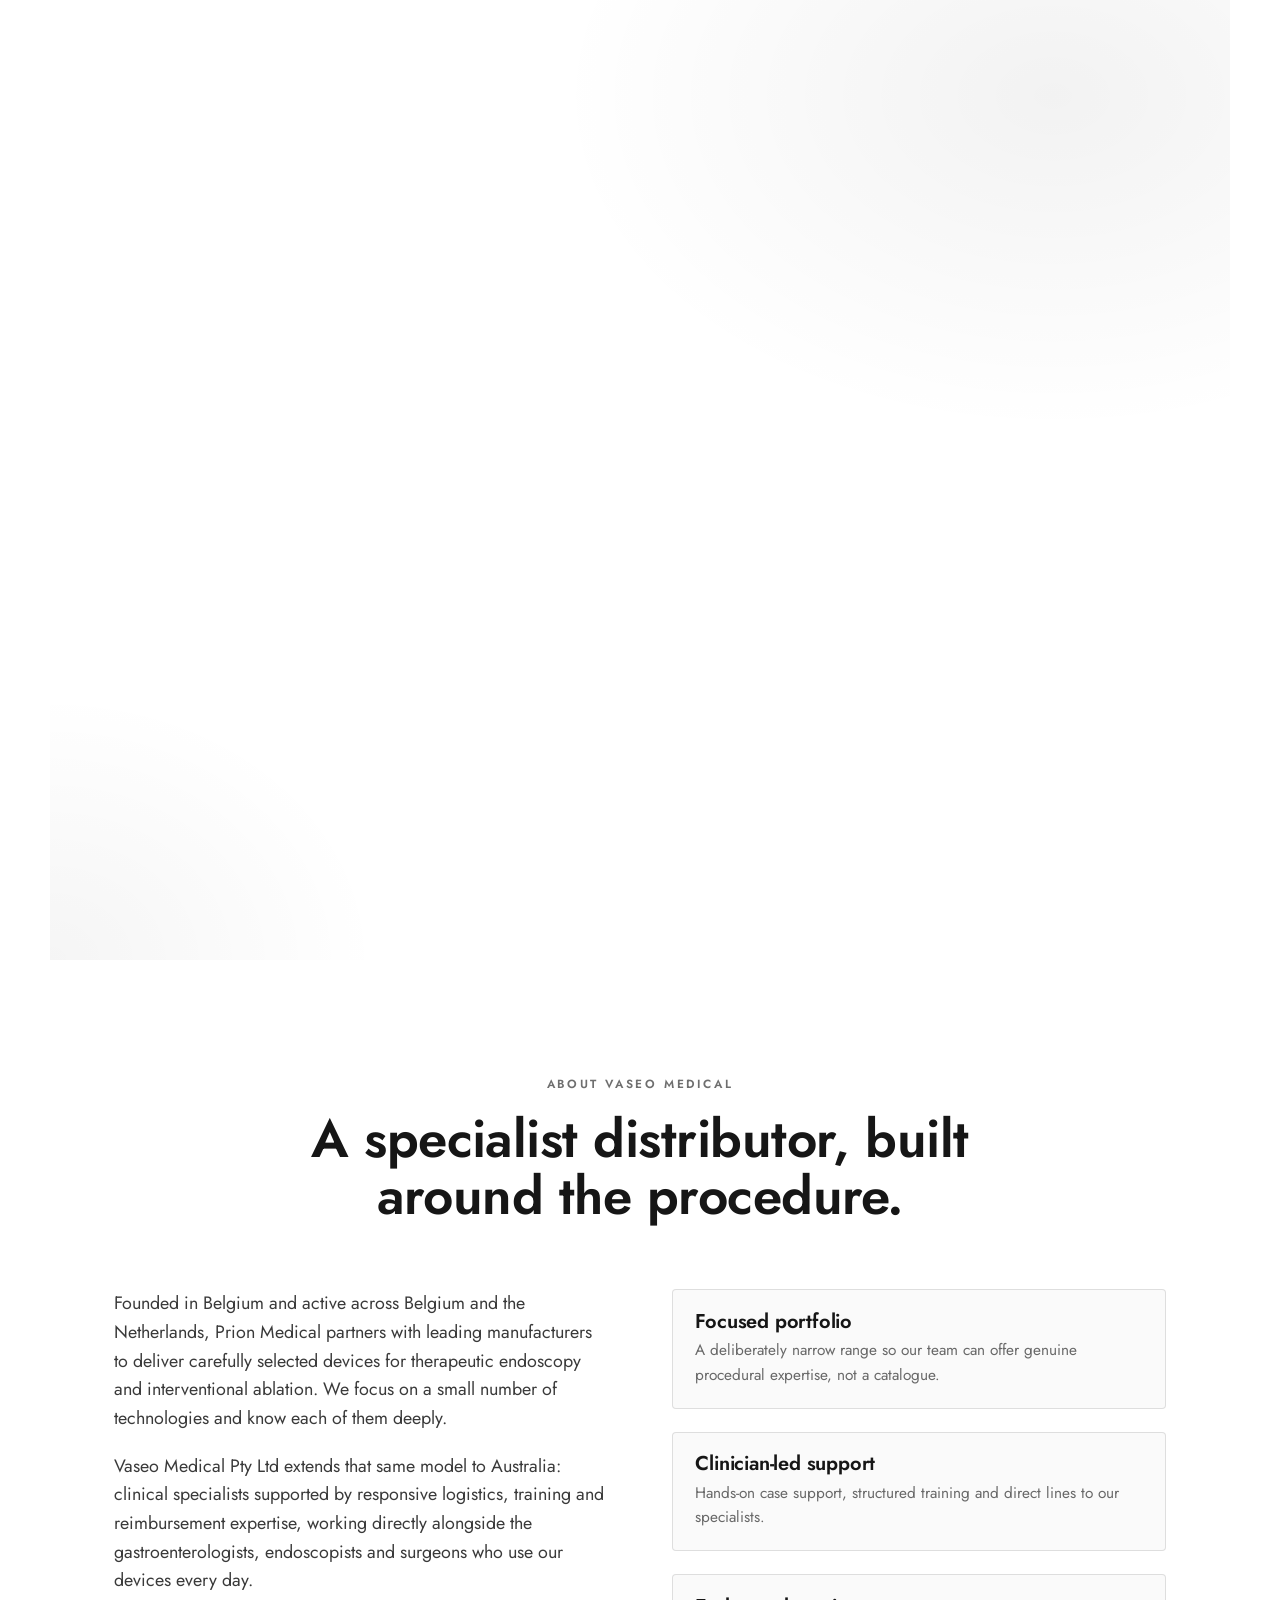
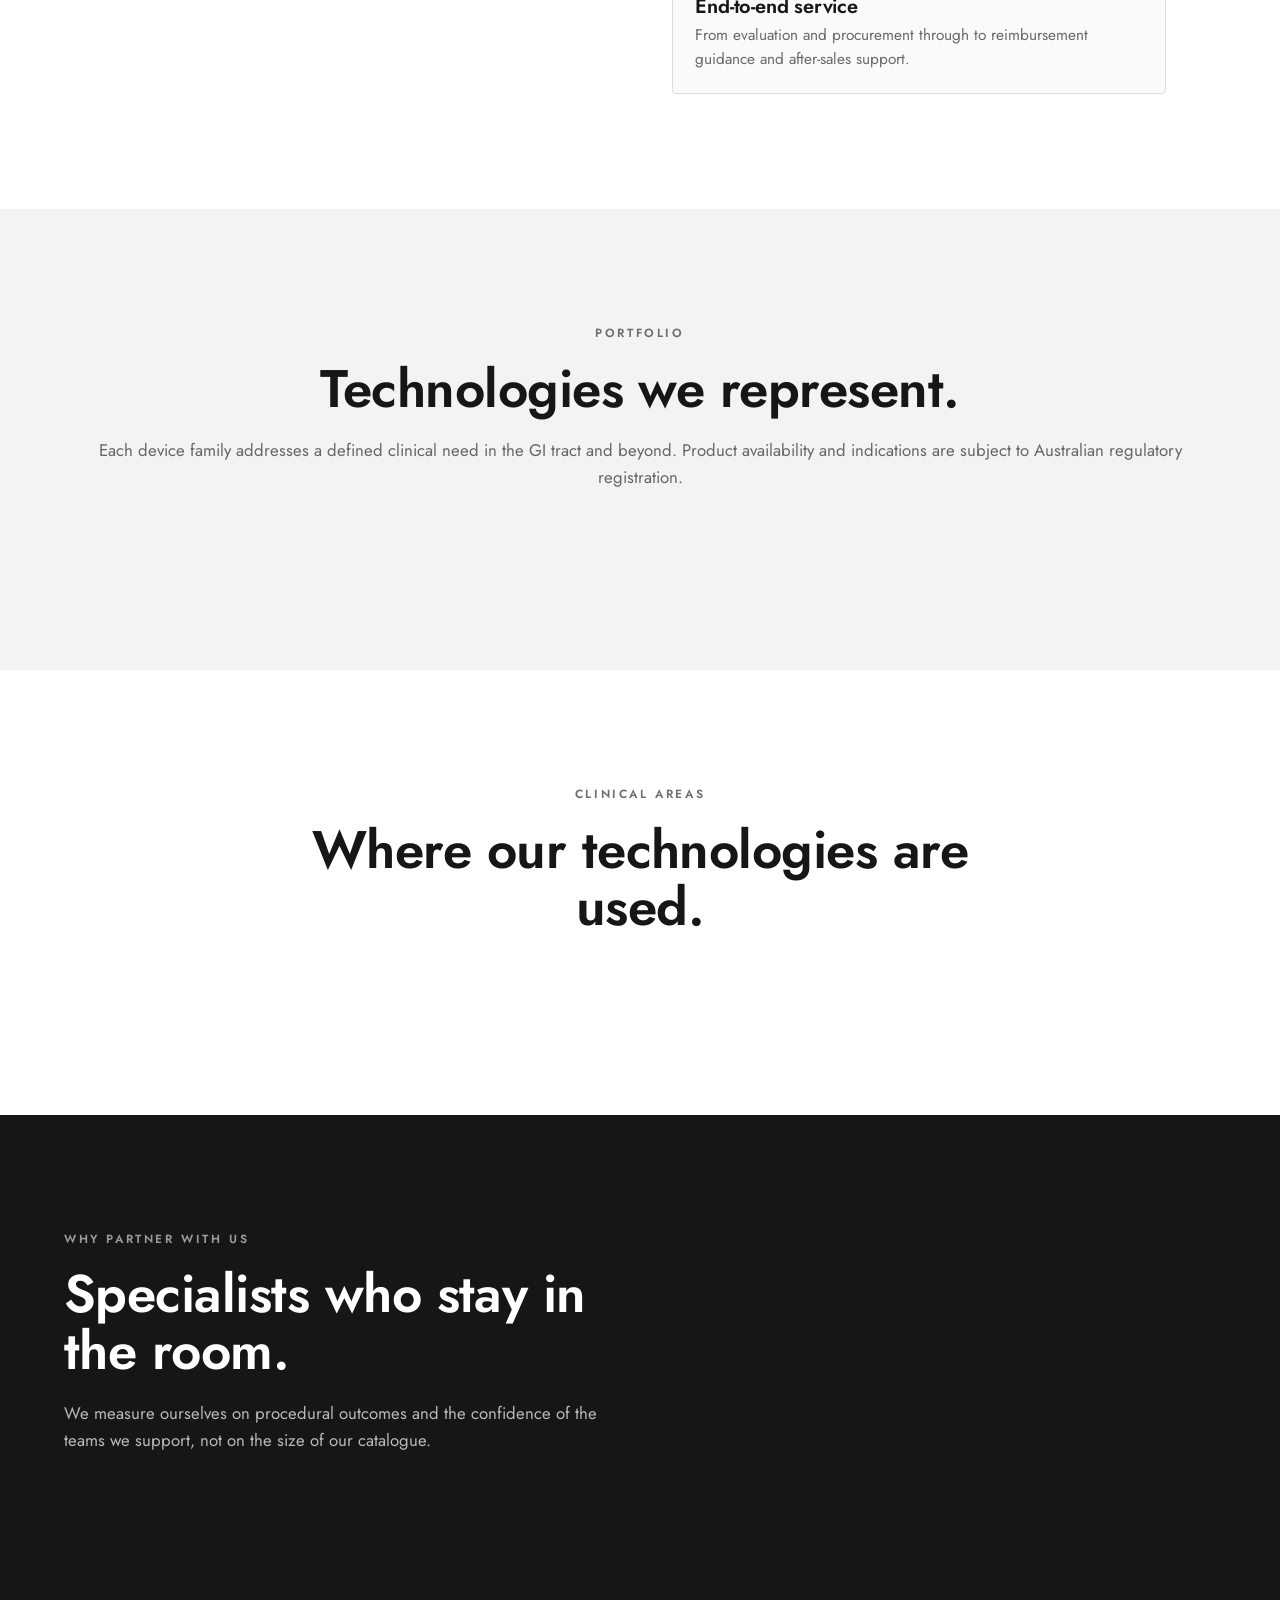
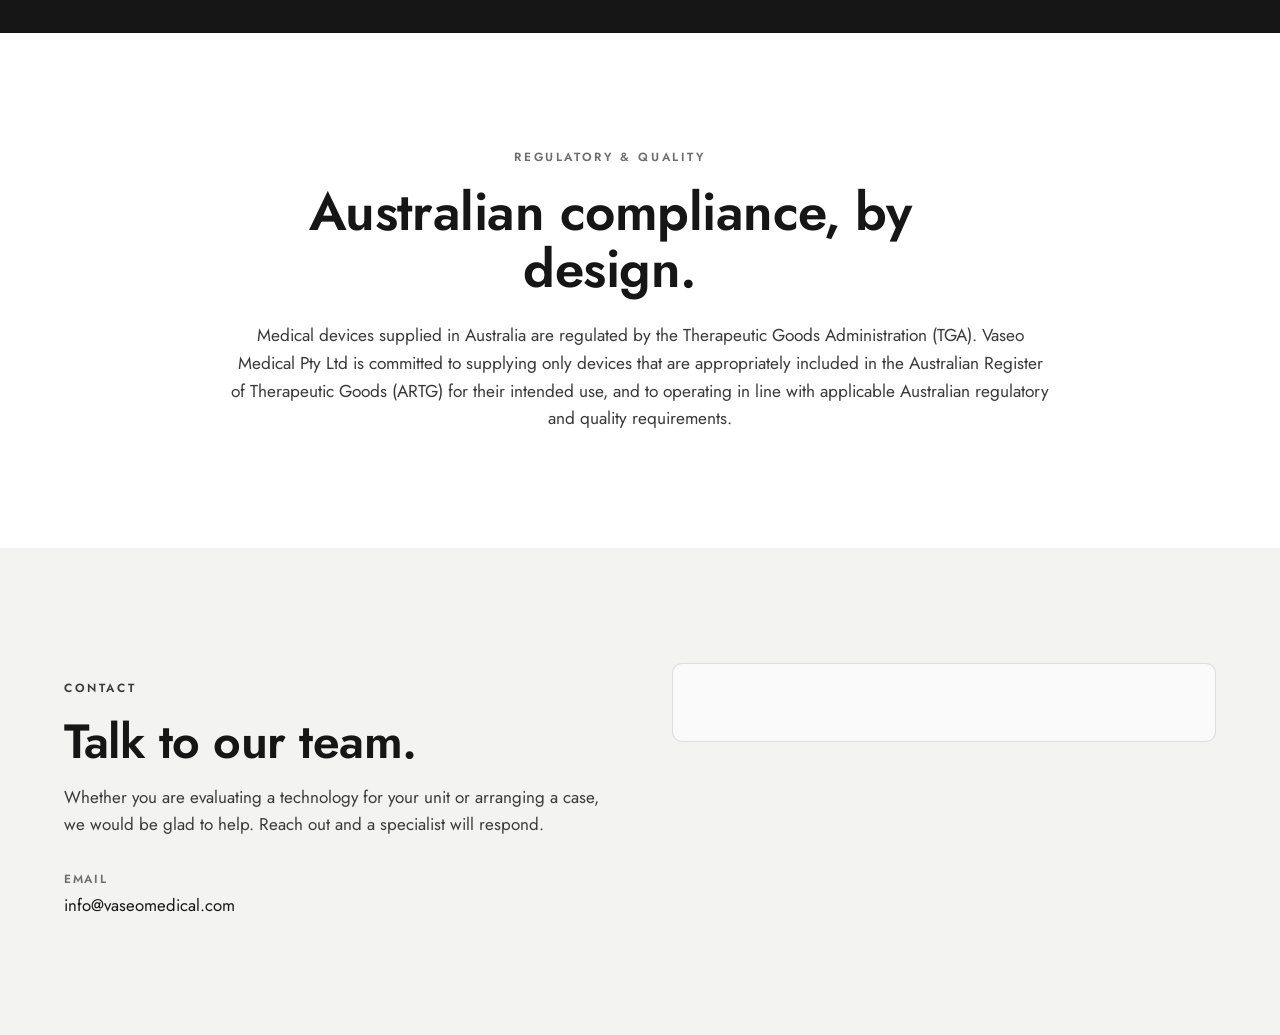
==== index.html @ b2769141 "Add an intro veil that plays once per browser session On the first view of a session the Vaseo mark " ====
<!DOCTYPE html>
<html lang="en-AU">
<head>
  <meta charset="UTF-8" />
  <meta name="viewport" content="width=device-width, initial-scale=1.0" />
  <title>Vaseo Medical — Advanced Endoscopy &amp; Ablation Technologies</title>
  <meta name="description" content="Vaseo Medical Pty Ltd brings innovative, non- and minimally-invasive technologies &mdash; radiofrequency ablation and AI-assisted endoscopy &mdash; to Australian clinicians and hospitals." />
  <link rel="canonical" href="https://vaseomedical.com/" />
  <link rel="icon" href="favicon.svg" type="image/svg+xml" />

  <meta property="og:type" content="website" />
  <meta property="og:site_name" content="Vaseo Medical" />
  <meta property="og:url" content="https://vaseomedical.com/" />
  <meta property="og:title" content="Vaseo Medical — Advanced Endoscopy &amp; Ablation Technologies" />
  <meta property="og:description" content="Vaseo Medical Pty Ltd brings radiofrequency ablation and AI-assisted endoscopy to Australian clinicians and hospitals." />
  <meta property="og:image" content="https://vaseomedical.com/og-image.png" />
  <meta property="og:image:width" content="1200" />
  <meta property="og:image:height" content="630" />
  <meta name="twitter:card" content="summary_large_image" />

  <link rel="preconnect" href="https://fonts.googleapis.com" />
  <link rel="preconnect" href="https://fonts.gstatic.com" crossorigin />
  <link href="https://fonts.googleapis.com/css2?family=Jost:wght@400;500;600;700&display=swap" rel="stylesheet" />
  <link rel="stylesheet" href="styles.css" />

  <!-- The intro veil plays once per browser session. Deciding that here, before
       the first paint, keeps a repeat view from flashing the mark again. -->
  <script>
    try {
      if (sessionStorage.getItem("vaseo-intro")) document.documentElement.classList.add("intro-done");
      else sessionStorage.setItem("vaseo-intro", "1");
    } catch (e) { /* storage blocked (private mode): just play it */ }
  </script>
</head>
<body>

  <a class="skip-link" href="#main">Skip to content</a>

  <!-- ===== INTRO VEIL ===== -->
  <!-- Written here rather than in a component so it paints with the first
       frame; behaviour and the once-per-session guard live in styles.css
       and the inline script above. -->
  <div class="intro" aria-hidden="true">
    <img class="intro__mark" src="favicon.svg" alt="" />
  </div>

  <!-- ===== NAV (component) ===== -->
  <site-header></site-header>

  <main id="main" tabindex="-1">

  <!-- ===== HERO ===== -->
  <section class="hero">
    <div class="hero__grid">
      <div class="hero__copy">
        <p class="eyebrow reveal">Ablation &middot; AI Endoscopy &middot; Innovation</p>
        <h1 class="reveal">Proven European technologies, now for Australian clinicians.</h1>
        <p class="hero__lead reveal">Vaseo Medical is the Australian arm of Prion Medical, a specialist distributor of innovative, non- and minimally-invasive technologies, from radiofrequency ablation to AI-assisted endoscopy. We are bringing that portfolio to hospitals and specialists across Australia.</p>
        <div class="hero__cta reveal">
          <a href="#portfolio" class="btn btn--solid">Explore the portfolio</a>
          <a href="#contact" class="btn btn--ghost">Request information</a>
        </div>
        <dl class="hero__stats reveal">
          <div><dt>3</dt><dd>Device families</dd></div>
          <div><dt>2</dt><dd>European markets served</dd></div>
          <div><dt>AU</dt><dd>Now expanding</dd></div>
        </dl>
      </div>

      <div class="hero__panel reveal" aria-hidden="true">
        <div class="hero__panel-inner">
          <span class="hero__tag">Clinical focus</span>
          <ul class="hero__list">
            <li><span>01</span> Radiofrequency ablation</li>
            <li><span>02</span> AI-assisted endoscopy</li>
            <li><span>03</span> In-house innovation</li>
          </ul>
          <div class="hero__pulse"><span></span><span></span><span></span></div>
        </div>
      </div>
    </div>
    <div class="hero__bg" aria-hidden="true"></div>
  </section>

  <!-- ===== MARQUEE (component) ===== -->
  <site-marquee></site-marquee>

  <!-- ===== ABOUT ===== -->
  <section class="section about" id="about">
    <div class="section__head">
      <p class="eyebrow">About Vaseo Medical</p>
      <h2>A specialist distributor, built around the procedure.</h2>
    </div>
    <div class="about__grid">
      <div class="about__lead">
        <p>Founded in Belgium and active across Belgium and the Netherlands, Prion Medical partners with leading manufacturers to deliver carefully selected devices for therapeutic endoscopy and interventional ablation. We focus on a small number of technologies and know each of them deeply.</p>
        <p>Vaseo Medical Pty Ltd extends that same model to Australia: clinical specialists supported by responsive logistics, training and reimbursement expertise, working directly alongside the gastroenterologists, endoscopists and surgeons who use our devices every day.</p>
      </div>
      <ul class="about__values">
        <li>
          <h3>Focused portfolio</h3>
          <p>A deliberately narrow range so our team can offer genuine procedural expertise, not a catalogue.</p>
        </li>
        <li>
          <h3>Clinician-led support</h3>
          <p>Hands-on case support, structured training and direct lines to our specialists.</p>
        </li>
        <li>
          <h3>End-to-end service</h3>
          <p>From evaluation and procurement through to reimbursement guidance and after-sales support.</p>
        </li>
      </ul>
    </div>
  </section>

  <!-- ===== PORTFOLIO ===== -->
  <section class="section portfolio" id="portfolio">
    <div class="section__head">
      <p class="eyebrow">Portfolio</p>
      <h2>Technologies we represent.</h2>
      <p class="section__sub">Each device family addresses a defined clinical need in the GI tract and beyond. Product availability and indications are subject to Australian regulatory registration.</p>
    </div>
    <!-- cards + footnote rendered by the component -->
    <portfolio-grid></portfolio-grid>
  </section>

  <!-- ===== CLINICAL AREAS ===== -->
  <section class="section clinical" id="clinical">
    <div class="section__head">
      <p class="eyebrow">Clinical areas</p>
      <h2>Where our technologies are used.</h2>
    </div>
    <!-- lettered rows rendered by the component -->
    <clinical-list></clinical-list>
  </section>

  <!-- ===== WHY PARTNER ===== -->
  <section class="section partner" id="partner">
    <div class="partner__grid">
      <div class="section__head section__head--left">
        <p class="eyebrow">Why partner with us</p>
        <h2>Specialists who stay in the room.</h2>
        <p class="section__sub">We measure ourselves on procedural outcomes and the confidence of the teams we support, not on the size of our catalogue.</p>
      </div>
      <!-- bullet list rendered by the component -->
      <partner-list></partner-list>
    </div>
  </section>

  <!-- ===== COMPLIANCE ===== -->
  <section class="section compliance" id="compliance">
    <div class="compliance__inner">
      <div class="section__head section__head--left">
        <p class="eyebrow">Regulatory &amp; quality</p>
        <h2>Australian compliance, by design.</h2>
      </div>
      <p class="compliance__text">Medical devices supplied in Australia are regulated by the Therapeutic Goods Administration (TGA). Vaseo Medical Pty Ltd is committed to supplying only devices that are appropriately included in the Australian Register of Therapeutic Goods (ARTG) for their intended use, and to operating in line with applicable Australian regulatory and quality requirements.</p>
      <reimbursement-check></reimbursement-check>
      <!-- TODO: publish the ARTG sponsor details, ARTG entry numbers and quality
           certifications here. Kept out of the markup until the real values are
           available so visitors never see a placeholder.
      <p class="compliance__placeholder">ARTG sponsor: ... | ARTG entries: ...</p>
      -->
    </div>
  </section>

  <!-- ===== CONTACT ===== -->
  <section class="section contact" id="contact">
    <div class="contact__grid">
      <div class="contact__copy">
        <p class="eyebrow">Contact</p>
        <h2>Talk to our team.</h2>
        <p>Whether you are evaluating a technology for your unit or arranging a case, we would be glad to help. Reach out and a specialist will respond.</p>
        <div class="contact__details">
          <div><span>Email</span><a href="mailto:info@vaseomedical.com">info@vaseomedical.com</a></div>
          <!-- TODO: restore these two rows once the Australian number and office
               address are confirmed. A placeholder tel: link dials a dead number,
               so the rows stay out of the page until then.
          <div><span>Phone</span><a href="tel:+61...">+61 ...</a></div>
          <div><span>Office</span><p>...</p></div>
          -->
        </div>
        <!-- outline of Australia with the Vaseo mark on the Gold Coast -->
        <gold-coast-map></gold-coast-map>
      </div>

      <div class="contact__formwrap">
        <!-- form + validation handled by the component -->
        <contact-form></contact-form>
      </div>
    </div>
  </section>

  </main>

  <!-- ===== FOOTER (component) ===== -->
  <site-footer></site-footer>

  <script type="module" src="js/main.js"></script>
</body>
</html>
---- styles.css ----
/* =========================================================
   Vaseo Medical — styles.css
   Aesthetic: clean clinical-minimal
   Black · white · greyscale  ·  Jost (geometric sans)
   ---------------------------------------------------------
   Structure
     1. Design tokens          5. Sections
     2. Base / reset           6. Forms
     3. Components (custom el)  7. Footer
     4. Layout helpers         8. Motion & accessibility
   ========================================================= */

/* ----------------------------------------------------------
   1. Design tokens
   ---------------------------------------------------------- */
:root {
  /* Brand palette */
  --ink: #161616;          /* primary text + dark surfaces */
  --ink-soft: #3a3a3a;     /* secondary paragraph text */
  --accent: #161616;       /* strong accent (= ink) for buttons / marks */
  --accent-soft: #9a9a9a;  /* grey accent on dark backgrounds */

  /* Surfaces */
  --paper: #ffffff;        /* page background */
  --paper-2: #f3f3f1;      /* alternating section background */
  --card: #fafafa;         /* card / form surfaces */

  /* Greys & lines */
  --grey: #6e6e6e;         /* mid grey: eyebrows, labels */
  --grey-2: #c9c9c9;       /* light grey: oversized index numbers */
  --line: rgba(22, 22, 22, 0.12);
  --muted: rgba(22, 22, 22, 0.64);

  /* Typography */
  --display: "Jost", system-ui, -apple-system, "Segoe UI", sans-serif;
  --body: "Jost", system-ui, -apple-system, "Segoe UI", sans-serif;

  /* Layout scale */
  --maxw: 1180px;
  --pad: clamp(1.25rem, 5vw, 5rem);
  --radius: 4px;

  /* Elevation */
  --shadow-panel: 0 30px 60px -30px rgba(0, 0, 0, 0.5);
  --shadow-card: 0 24px 48px -28px rgba(0, 0, 0, 0.45);
}

/* ----------------------------------------------------------
   2. Base / reset
   ---------------------------------------------------------- */
* { box-sizing: border-box; margin: 0; padding: 0; }

html { scroll-behavior: smooth; -webkit-text-size-adjust: 100%; scroll-padding-top: 90px; }

body {
  font-family: var(--body);
  background: var(--paper);
  color: var(--ink);
  line-height: 1.6;
  font-size: 17px;
  -webkit-font-smoothing: antialiased;
  overflow-x: hidden;
}

h1, h2, h3, h4 { font-family: var(--display); font-weight: 600; line-height: 1.08; letter-spacing: -0.01em; }
a { color: inherit; text-decoration: none; }
img, svg { display: block; max-width: 100%; }

/* ----------------------------------------------------------
   3. Components (custom elements)
   ---------------------------------------------------------
   Each custom element renders its markup transparently: it
   adds no box of its own, so the rendered children behave
   exactly as if written directly in the page, and every
   selector below keeps working unchanged.
   ---------------------------------------------------------- */
site-header, site-footer, site-marquee,
portfolio-grid, clinical-list, partner-list,
contact-form, product-card, news-list,
reimbursement-check, gold-coast-map { display: contents; }

/* ----------------------------------------------------------
   4. Layout helpers
   ---------------------------------------------------------- */
.section { padding: clamp(4rem, 9vw, 8rem) var(--pad); max-width: var(--maxw); margin: 0 auto; }
.eyebrow {
  font-family: var(--body); font-weight: 600; font-size: 0.74rem;
  letter-spacing: 0.22em; text-transform: uppercase; color: var(--grey);
  margin-bottom: 1.1rem;
}
.section__head { max-width: 760px; margin: 0 auto clamp(2.5rem, 5vw, 4rem); text-align: center; }
.section__head--left { text-align: left; margin-left: 0; margin-right: 0; }
.section__head h2 { font-size: clamp(2rem, 4.5vw, 3.3rem); }
.section__sub { margin-top: 1.2rem; color: var(--muted); font-size: 1.05rem; }

/* ---------- buttons ---------- */
.btn {
  display: inline-flex; align-items: center; justify-content: center; gap: .5rem;
  font-family: var(--body); font-weight: 600; font-size: 0.92rem;
  padding: 0.85rem 1.6rem; border-radius: var(--radius);
  border: 1.5px solid var(--ink); cursor: pointer;
  transition: transform .25s ease, background .25s ease, color .25s ease, box-shadow .25s ease, border-color .25s ease;
}
.btn--solid { background: var(--ink); color: var(--paper); }
.btn--solid:hover { background: #333333; border-color: #333333; transform: translateY(-2px); }
.btn--ghost { background: transparent; color: var(--ink); }
.btn--ghost:hover { background: var(--ink); color: var(--paper); transform: translateY(-2px); }
.btn--full { width: 100%; }
.btn--nav { padding: 0.6rem 1.2rem; font-size: 0.85rem; background: var(--ink); color: var(--paper); border-color: var(--ink); }
.btn--nav:hover { background: #333333; border-color: #333333; }

/* ---------- nav ---------- */
.nav {
  position: sticky; top: 0; z-index: 50;
  background: rgba(255, 255, 255, 0.82);
  backdrop-filter: saturate(140%) blur(12px);
  border-bottom: 1px solid var(--line);
}
.nav__inner {
  max-width: var(--maxw); margin: 0 auto;
  padding: 0.9rem var(--pad);
  display: flex; align-items: center; justify-content: space-between; gap: 1.5rem;
}
.brand { display: flex; align-items: center; gap: .6rem; color: var(--ink); }
.brand__logo { height: 37.5px; width: auto; } /* 25% larger than the original 30px */
.brand__mark { color: var(--ink); display: grid; place-items: center; }
.brand__text { font-family: var(--display); font-weight: 600; font-size: 1.15rem; letter-spacing: -0.01em; }
.brand__region {
  font-family: var(--body); font-weight: 600; font-size: 0.62rem;
  letter-spacing: 0.18em; text-transform: uppercase; color: var(--grey);
  margin-left: .45rem; vertical-align: middle;
}
.nav__links { display: flex; gap: 1.7rem; }
.nav__links a { font-size: 0.92rem; font-weight: 500; position: relative; padding: .2rem 0; color: var(--ink-soft); }
.nav__links a::after {
  content: ""; position: absolute; left: 0; bottom: -2px; height: 1.5px; width: 0;
  background: var(--ink); transition: width .25s ease;
}
.nav__links a:hover { color: var(--ink); }
.nav__links a:hover::after { width: 100%; }
.nav__toggle { display: none; flex-direction: column; gap: 4px; background: none; border: none; cursor: pointer; padding: .4rem; }
.nav__toggle span { width: 22px; height: 2px; background: var(--ink); border-radius: 2px; transition: .3s; }

/* ---------- hero ---------- */
.hero { position: relative; padding: clamp(3.5rem, 8vw, 7rem) var(--pad) clamp(4rem, 8vw, 6rem); max-width: var(--maxw); margin: 0 auto; }
.hero__grid { position: relative; z-index: 2; display: grid; grid-template-columns: 1.25fr 0.85fr; gap: clamp(2rem, 5vw, 4rem); align-items: center; }
.hero__copy h1 { font-size: clamp(2.6rem, 6vw, 4.6rem); letter-spacing: -0.02em; }
.hero__lead { margin-top: 1.6rem; font-size: clamp(1.05rem, 1.6vw, 1.25rem); color: var(--ink-soft); max-width: 46ch; }
.hero__cta { margin-top: 2.2rem; display: flex; flex-wrap: wrap; gap: .9rem; }
.hero__stats { margin-top: 3rem; display: flex; gap: 2.4rem; border-top: 1px solid var(--line); padding-top: 1.6rem; }
.hero__stats dt { font-family: var(--display); font-weight: 600; font-size: 2rem; color: var(--ink); line-height: 1; }
.hero__stats dd { font-size: 0.82rem; color: var(--muted); margin-top: .35rem; letter-spacing: .02em; }

.hero__panel { position: relative; }
.hero__panel-inner {
  background: var(--ink); color: var(--paper); border-radius: 8px;
  padding: 2rem 1.8rem; position: relative; overflow: hidden;
  box-shadow: var(--shadow-panel);
}
.hero__panel-inner::before {
  content: ""; position: absolute; inset: 0;
  background: radial-gradient(120% 80% at 100% 0%, rgba(255,255,255,.08), transparent 60%);
}
.hero__tag {
  position: relative; font-size: 0.7rem; letter-spacing: .2em; text-transform: uppercase;
  color: var(--accent-soft); font-weight: 600;
}
.hero__list { position: relative; list-style: none; margin-top: 1.4rem; }
.hero__list li {
  display: flex; align-items: baseline; gap: .8rem;
  padding: .85rem 0; border-bottom: 1px solid rgba(255,255,255,.14);
  font-family: var(--display); font-weight: 500; font-size: 1.18rem;
}
.hero__list li:last-child { border-bottom: none; }
.hero__list span { color: var(--accent-soft); font-family: var(--body); font-size: .8rem; font-weight: 600; min-width: 1.5rem; }
.hero__pulse { position: relative; display: flex; gap: .4rem; margin-top: 1.4rem; }
.hero__pulse span { width: 8px; height: 8px; border-radius: 50%; background: var(--accent-soft); animation: pulse 1.4s infinite ease-in-out; }
.hero__pulse span:nth-child(2){ animation-delay:.2s } .hero__pulse span:nth-child(3){ animation-delay:.4s }
@keyframes pulse { 0%,100%{opacity:.3; transform:scale(.8)} 50%{opacity:1; transform:scale(1.15)} }

.hero__bg {
  position: absolute; inset: 0; z-index: 1; pointer-events: none;
  background:
    radial-gradient(60% 50% at 85% 10%, rgba(0,0,0,.05), transparent 70%),
    radial-gradient(40% 40% at 0% 100%, rgba(0,0,0,.04), transparent 70%);
}

/* ---------- marquee ---------- */
.marquee { background: var(--ink); color: var(--paper); overflow: hidden; padding: .85rem 0; border-block: 1px solid var(--ink); }
.marquee__track { display: inline-flex; gap: 1.4rem; white-space: nowrap; animation: scroll 28s linear infinite; }
.marquee__track span { font-family: var(--display); font-weight: 500; font-size: 1.05rem; opacity: .85; }
.marquee__track span:nth-child(even){ color: var(--accent-soft); opacity: 1; }
@keyframes scroll { to { transform: translateX(-50%); } }

/* ----------------------------------------------------------
   5. Sections
   ---------------------------------------------------------- */
/* ---------- about ---------- */
.about__grid { display: grid; grid-template-columns: 1fr 1fr; gap: clamp(2rem,5vw,4rem); align-items: start; }
.about__lead p { font-size: 1.12rem; color: var(--ink-soft); }
.about__lead p + p { margin-top: 1.2rem; }
.about__values { list-style: none; display: grid; gap: 1.4rem; }
.about__values li { padding: 1.3rem 1.4rem; background: var(--card); border: 1px solid var(--line); border-radius: var(--radius); transition: transform .25s ease, box-shadow .25s ease; }
.about__values li:hover { transform: translateX(6px); box-shadow: -6px 0 0 0 var(--ink); }
.about__values h3 { font-size: 1.25rem; margin-bottom: .35rem; }
.about__values p { font-size: .96rem; color: var(--muted); }

/* ---------- portfolio ---------- */
.portfolio { background: var(--paper-2); max-width: 100%; }
.portfolio > * { max-width: var(--maxw); margin-inline: auto; }
.cards { display: grid; grid-template-columns: repeat(3, 1fr); gap: 1.4rem; }
.card {
  background: var(--card); border: 1px solid var(--line); border-radius: 8px;
  padding: 2rem 1.7rem 1.8rem; position: relative; overflow: hidden;
  transition: transform .3s ease, box-shadow .3s ease, border-color .3s ease;
}
.card::after { content:""; position:absolute; left:0; top:0; height:3px; width:0; background:var(--ink); transition:width .35s ease; }
.card:hover { transform: translateY(-6px); box-shadow: var(--shadow-card); border-color: transparent; }
.card:hover::after { width: 100%; }
.card__index { font-family: var(--display); font-weight: 600; font-size: 2.4rem; color: var(--grey-2); line-height: 1; }
.card h3 { font-size: 1.4rem; margin-top: .8rem; }
.card__cat { font-size: .76rem; letter-spacing: .12em; text-transform: uppercase; color: var(--grey); font-weight: 600; margin: .35rem 0 .9rem; }
.card p { color: var(--ink-soft); font-size: .98rem; }
.card__tags { list-style: none; display: flex; flex-wrap: wrap; gap: .5rem; margin-top: 1.3rem; }
.card__tags li { font-size: .74rem; padding: .3rem .7rem; border: 1px solid var(--line); border-radius: 100px; color: var(--muted); }
.portfolio__note { text-align: center; margin-top: 2.2rem; font-size: .82rem; color: var(--muted); }

/* ---------- clinical ---------- */
.clinical__rows { display: grid; gap: 0; border-top: 1px solid var(--line); }
.crow {
  display: grid; grid-template-columns: 80px 1fr 1.4fr; gap: 1.5rem; align-items: baseline;
  padding: 2rem 0; border-bottom: 1px solid var(--line);
  transition: padding-left .3s ease;
}
.crow:hover { padding-left: 1rem; }
.crow__num { font-family: var(--display); font-weight: 600; font-size: 1.8rem; color: var(--grey); }
.crow__title h3 { font-size: 1.5rem; }
.crow__body p { color: var(--muted); }

/* ---------- partner ---------- */
.partner { background: var(--ink); color: var(--paper); max-width: 100%; }
.partner__grid { max-width: var(--maxw); margin: 0 auto; display: grid; grid-template-columns: 1fr 1fr; gap: clamp(2rem,5vw,4rem); align-items: start; }
.partner .eyebrow { color: var(--accent-soft); }
.partner .section__sub { color: rgba(255,255,255,.7); }
.partner__list { list-style: none; display: grid; gap: 0; }
.partner__list li { padding: 1.3rem 0; border-bottom: 1px solid rgba(255,255,255,.16); color: rgba(255,255,255,.78); }
.partner__list li:first-child { border-top: 1px solid rgba(255,255,255,.16); }
.partner__list strong { color: var(--paper); font-family: var(--display); font-weight: 600; display: block; margin-bottom: .2rem; font-size: 1.15rem; }

/* ---------- compliance ---------- */
.compliance__inner { max-width: 820px; margin: 0 auto; text-align: center; }
.compliance .section__head { text-align: center; margin-bottom: 1.5rem; }
.compliance__text { color: var(--ink-soft); font-size: 1.08rem; }
.compliance__placeholder {
  margin-top: 1.6rem; padding: 1rem 1.4rem; border: 1.5px dashed var(--grey);
  border-radius: var(--radius); color: var(--grey); font-size: .9rem; font-weight: 500;
}
.reimbursement__trigger { margin-top: 1.8rem; }

/* ---------- reimbursement modal ---------- */
.reimbursement__overlay {
  position: fixed; inset: 0; z-index: 100;
  display: flex; align-items: center; justify-content: center;
  padding: 1.5rem; background: rgba(22, 22, 22, .55);
  backdrop-filter: blur(3px);
}
.reimbursement__overlay[hidden] { display: none; }
.reimbursement__dialog {
  position: relative; width: 100%; max-width: 540px;
  max-height: 90vh; overflow-y: auto;
  background: var(--card); border: 1px solid var(--line); border-radius: 12px;
  padding: clamp(1.6rem, 4vw, 2.6rem); text-align: left;
  box-shadow: 0 24px 60px rgba(22, 22, 22, .25);
}
.reimbursement__dialog h3 { font-size: clamp(1.4rem, 3vw, 1.9rem); margin: .3rem 0 .6rem; }
.reimbursement__intro { color: var(--ink-soft); font-size: 1rem; margin-bottom: 1.6rem; }
.reimbursement__close {
  position: absolute; top: .8rem; right: .8rem;
  width: 2.2rem; height: 2.2rem; display: flex; align-items: center; justify-content: center;
  font-size: 1.6rem; line-height: 1; color: var(--ink-soft);
  background: transparent; border: none; border-radius: var(--radius); cursor: pointer;
  transition: background .2s ease, color .2s ease;
}
.reimbursement__close:hover { background: var(--paper-2); color: var(--ink); }
.field__row { display: grid; grid-template-columns: 1fr 1fr; gap: 1rem; }
.field__legend { display: block; font-size: .82rem; font-weight: 600; margin-bottom: .5rem; color: var(--ink-soft); }
.field__choices { display: flex; gap: 1.5rem; }
.choice { display: inline-flex; align-items: center; gap: .45rem; font-size: .95rem; color: var(--ink); cursor: pointer; }
.choice input { width: auto; accent-color: var(--ink); }
@media (max-width: 520px) { .field__row { grid-template-columns: 1fr; } }

/* ---------- news ---------- */
.news__list { display: grid; gap: 0; border-top: 1px solid var(--line); max-width: 860px; margin: 0 auto; }
.news-item { padding: 2.2rem 0; border-bottom: 1px solid var(--line); transition: padding-left .3s ease; }
.news-item:hover { padding-left: 1rem; }
.news-item__meta { display: flex; align-items: center; gap: 1rem; margin-bottom: .7rem; }
.news-item__meta time { font-size: .82rem; letter-spacing: .08em; text-transform: uppercase; color: var(--grey); font-weight: 600; }
.news-item__tag { font-size: .7rem; letter-spacing: .12em; text-transform: uppercase; font-weight: 600; color: var(--muted); padding: .25rem .65rem; border: 1px solid var(--line); border-radius: 100px; }
.news-item h3 { font-size: clamp(1.3rem, 2.5vw, 1.7rem); }
.news-item p { margin-top: .6rem; color: var(--ink-soft); font-size: 1.02rem; }
.news__embed { display: flex; justify-content: center; margin-bottom: 3rem; }
.news__embed-frame { width: 100%; max-width: 504px; height: 712px; border: 1px solid var(--line); border-radius: 8px; }

/* ----------------------------------------------------------
   6. Forms (contact)
   ---------------------------------------------------------- */
.contact { max-width: 100%; background: var(--paper-2); }
.contact__grid { max-width: var(--maxw); margin: 0 auto; display: grid; grid-template-columns: 1fr 1fr; gap: clamp(2rem,5vw,4rem); align-items: start; }
.contact__copy h2 { font-size: clamp(2rem,4vw,3rem); }
.contact__copy p { margin-top: 1rem; color: var(--ink-soft); }
.contact__details { margin-top: 2rem; display: grid; gap: 1.1rem; }
.contact__details span { display: block; font-size: .74rem; letter-spacing: .14em; text-transform: uppercase; color: var(--grey); font-weight: 600; margin-bottom: .2rem; }
.contact__details a, .contact__details p { font-size: 1.05rem; color: var(--ink); }
.contact__details a:hover { color: var(--grey); }

/* ---------- Australia locator map (gold-coast-map) ---------- */
.aumap { margin-top: 2.4rem; max-width: 520px; }
.aumap__svg { width: 100%; height: auto; overflow: visible; }
.aumap__land { fill: var(--paper); stroke: var(--ink); stroke-width: 1.6; stroke-linejoin: round; stroke-opacity: .78; }
.aumap__leader { fill: none; stroke: var(--ink); stroke-width: 1.2; stroke-opacity: .45; stroke-dasharray: 4 4; }
.aumap__label { font-family: var(--display); font-size: 24px; font-weight: 600; fill: var(--ink); letter-spacing: -0.01em; }
.aumap__sub { font-family: var(--body); font-size: 13px; font-weight: 500; fill: var(--grey); letter-spacing: .12em; text-transform: uppercase; }
.aumap__disc { fill: var(--paper); stroke: var(--ink); stroke-width: 1.6; }
.aumap__mark { fill: var(--ink); overflow: visible; }
.aumap__pulse { fill: none; stroke: var(--ink); stroke-width: 1.4; transform-origin: 440.8px 216.2px; animation: aumap-pulse 3s ease-out infinite; }
.aumap__caption { margin-top: 1rem; font-size: .92rem; color: var(--ink-soft); max-width: 34ch; }

@keyframes aumap-pulse {
  0%   { transform: scale(.7); opacity: .55; }
  70%  { transform: scale(1.9); opacity: 0; }
  100% { transform: scale(1.9); opacity: 0; }
}

.contact__formwrap { background: var(--card); border: 1px solid var(--line); border-radius: 10px; padding: clamp(1.5rem, 3vw, 2.4rem); }
.field { margin-bottom: 1.1rem; }
.field label { display: block; font-size: .82rem; font-weight: 600; margin-bottom: .4rem; color: var(--ink-soft); }
.field input, .field textarea {
  width: 100%; font-family: var(--body); font-size: 16px; color: var(--ink);
  padding: .8rem .9rem; border: 1.5px solid var(--line); border-radius: var(--radius);
  background: var(--paper); transition: border-color .2s ease, box-shadow .2s ease;
}
.field input:focus, .field textarea:focus { outline: none; border-color: var(--ink); box-shadow: 0 0 0 3px rgba(22,22,22,.10); }
.field textarea { resize: vertical; }
.form__status { margin-top: .9rem; font-size: .9rem; min-height: 1.2em; }
.form__status.ok { color: var(--ink); font-weight: 600; }
.form__status.err { color: #111111; font-weight: 600; }

/* ----------------------------------------------------------
   7. Footer
   ---------------------------------------------------------- */
.footer { background: var(--ink); color: var(--paper); padding: clamp(3rem,6vw,4.5rem) var(--pad) 1.5rem; }
.footer__inner { max-width: var(--maxw); margin: 0 auto; display: grid; grid-template-columns: 1.4fr 1fr; gap: 2.5rem; }
.footer__logo { height: 42.5px; width: auto; filter: invert(1); } /* 25% larger than the original 34px */
.footer__brand .brand__text { color: var(--paper); font-size: 1.4rem; }
.footer__brand p { margin-top: .9rem; color: rgba(255,255,255,.6); max-width: 30ch; }
.footer__cols { display: grid; grid-template-columns: 1fr 1fr; gap: 2rem; }
.footer__cols h4 { font-family: var(--body); font-size: .76rem; letter-spacing: .16em; text-transform: uppercase; color: var(--accent-soft); margin-bottom: .9rem; }
.footer__cols a { display: block; color: rgba(255,255,255,.72); padding: .25rem 0; font-size: .95rem; }
.footer__cols a:hover { color: var(--paper); }
.footer__bar {
  max-width: var(--maxw); margin: 2.5rem auto 0; padding-top: 1.4rem;
  border-top: 1px solid rgba(255,255,255,.16);
  display: flex; justify-content: space-between; flex-wrap: wrap; gap: .6rem;
  font-size: .8rem; color: rgba(255,255,255,.55);
}

/* ----------------------------------------------------------
   8. Motion & accessibility
   ---------------------------------------------------------- */
/* ---------- intro veil ----------
   First view of a session: the mark sits in white on a black screen, spins
   away, and the screen lifts to uncover the page. Driven entirely by CSS, so
   the veil still lifts if the module script never loads; the inline script in
   each page's <head> only decides whether it plays at all. */
.intro {
  position: fixed; inset: 0; z-index: 200;
  display: grid; place-items: center;
  background: var(--ink);
  animation: intro-lift .4s ease .7s forwards;
}
.intro__mark {
  width: clamp(80px, 13vw, 128px); height: auto;
  filter: invert(1); /* the mark ships black; flip it for the dark veil */
  animation: intro-spin 1.1s cubic-bezier(.7, 0, .3, 1) forwards;
}
@keyframes intro-spin {
  0%   { opacity: 0; transform: rotate(-120deg) scale(.7); }
  24%  { opacity: 1; transform: rotate(0deg) scale(1); }
  45%  { opacity: 1; transform: rotate(0deg) scale(1); }
  100% { opacity: 0; transform: rotate(560deg) scale(.12); }
}
@keyframes intro-lift { to { opacity: 0; visibility: hidden; } }

/* A repeat view in the same tab goes straight to the page. display:none is
   used rather than an animation so it also survives the animation:none
   override further down, which would otherwise freeze the veil over the site. */
html.intro-done .intro { display: none; }

/* ---------- reveal animation ---------- */
.reveal { opacity: 0; transform: translateY(22px); transition: opacity .7s ease, transform .7s ease; }
.reveal.in { opacity: 1; transform: none; }
.reveal:nth-child(2){ transition-delay:.08s } .reveal:nth-child(3){ transition-delay:.16s }
.reveal:nth-child(4){ transition-delay:.24s } .reveal:nth-child(5){ transition-delay:.32s }

/* ---------- responsive ---------- */
@media (max-width: 900px) {
  .nav__links { display: none; }
  .nav__toggle { display: flex; }
  .nav__links.open {
    display: flex; flex-direction: column; position: absolute; top: 100%; left: 0; right: 0;
    background: var(--paper); padding: 1rem var(--pad); border-bottom: 1px solid var(--line); gap: .4rem;
  }
  .hero__grid, .about__grid, .partner__grid, .contact__grid, .footer__inner { grid-template-columns: 1fr; }
  .cards { grid-template-columns: 1fr; }
  .crow { grid-template-columns: 50px 1fr; }
  .crow__body { grid-column: 1 / -1; padding-left: 65px; }
  .btn--nav { display: none; }
}
@media (max-width: 520px) {
  .hero__stats { gap: 1.4rem; }
  .footer__bar { flex-direction: column; }
}

@media (prefers-reduced-motion: reduce) {
  *, *::before, *::after { animation: none !important; transition: none !important; }
  .reveal { opacity: 1; transform: none; }
  .intro { display: none; }
  html { scroll-behavior: auto; }
}

/* Visible keyboard focus on interactive elements.
   Form fields keep their own focus style defined above. */
a:focus-visible,
button:focus-visible,
.btn:focus-visible,
[tabindex]:focus-visible {
  outline: 2px solid var(--ink);
  outline-offset: 3px;
  border-radius: 2px;
}
/* Light focus ring on dark surfaces so it stays visible */
.marquee a:focus-visible,
.partner a:focus-visible,
.partner button:focus-visible,
.footer a:focus-visible,
.footer button:focus-visible {
  outline-color: var(--paper);
}
/* The main landmark receives focus from the skip link, no ring needed */
#main:focus { outline: none; }

/* Skip-to-content link: off-screen until focused by keyboard */
.skip-link {
  position: fixed; top: .75rem; left: .75rem; z-index: 100;
  background: var(--ink); color: var(--paper);
  padding: .75rem 1.1rem; border-radius: var(--radius);
  font-family: var(--body); font-weight: 600; font-size: .9rem;
  transform: translateY(-160%);
  transition: transform .2s ease;
}
.skip-link:focus { transform: translateY(0); outline: 2px solid var(--paper); outline-offset: 2px; }

/* Mobile contact link lives in the nav list but only appears in the open menu */
.nav__contact-mobile { display: none; }

/* Hamburger: larger tap target + morph into a clear X when open */
.nav__toggle { padding: .6rem; min-width: 44px; min-height: 44px; align-items: center; justify-content: center; }
.nav__toggle span { transform-origin: center; transition: transform .3s ease, opacity .2s ease; }
.nav__toggle[aria-expanded="true"] span:nth-child(1) { transform: translateY(6px) rotate(45deg); }
.nav__toggle[aria-expanded="true"] span:nth-child(2) { opacity: 0; }
.nav__toggle[aria-expanded="true"] span:nth-child(3) { transform: translateY(-6px) rotate(-45deg); }

@media (max-width: 900px) {
  /* Finger-friendly tap targets in the open mobile menu */
  .nav__links.open { gap: 0; padding: .25rem var(--pad) 1rem; }
  .nav__links.open a {
    padding: .9rem 0; font-size: 1.05rem; color: var(--ink);
    border-bottom: 1px solid var(--line);
  }
  .nav__links.open a::after { display: none; }
  .nav__links.open a:last-child { border-bottom: none; }
  .nav__links.open .nav__contact-mobile { display: block; font-weight: 600; }

  /* Larger tap targets for footer links */
  .footer__cols a { padding: .55rem 0; }
}

/* Small phones: full-width hero buttons and wrapping stats */
@media (max-width: 540px) {
  .hero__cta { flex-direction: column; align-items: stretch; }
  .hero__cta .btn { width: 100%; }
  .hero__stats { flex-wrap: wrap; row-gap: 1.4rem; }
  .hero__stats > div { min-width: 30%; }
}
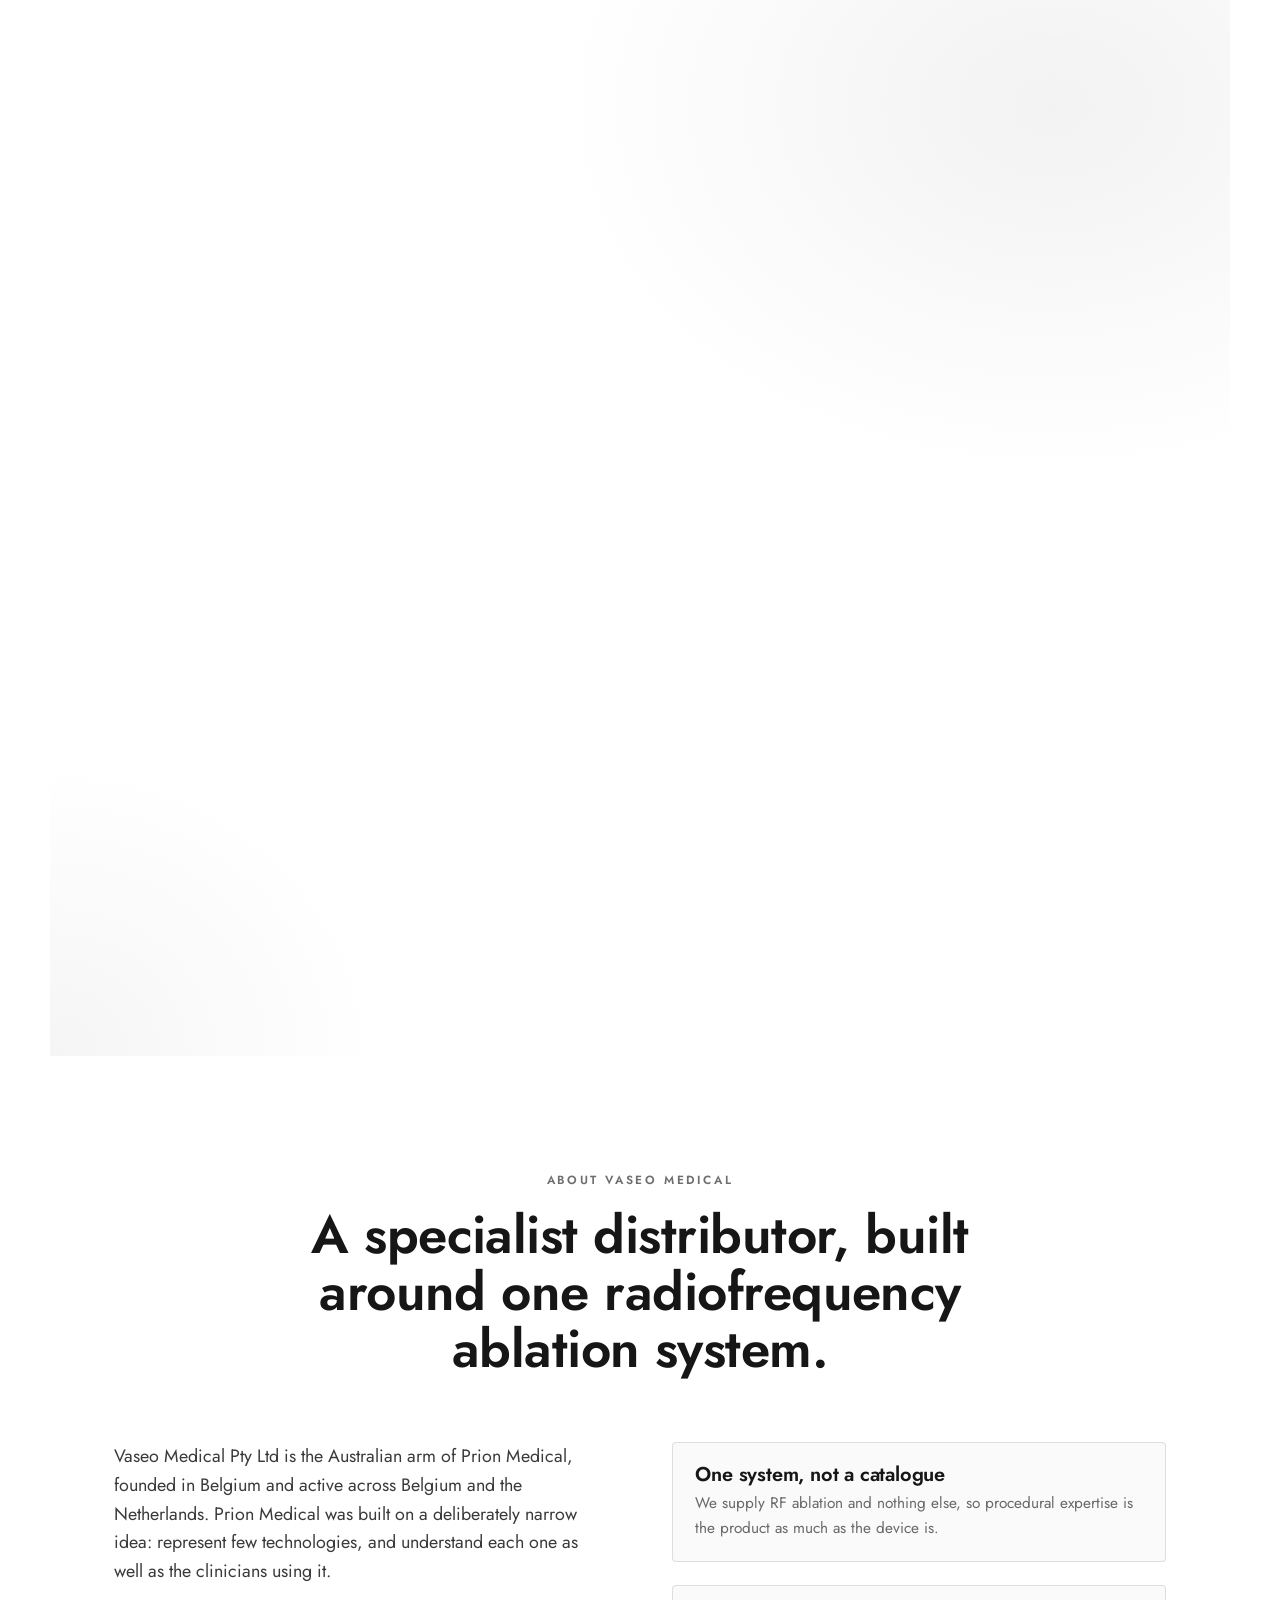
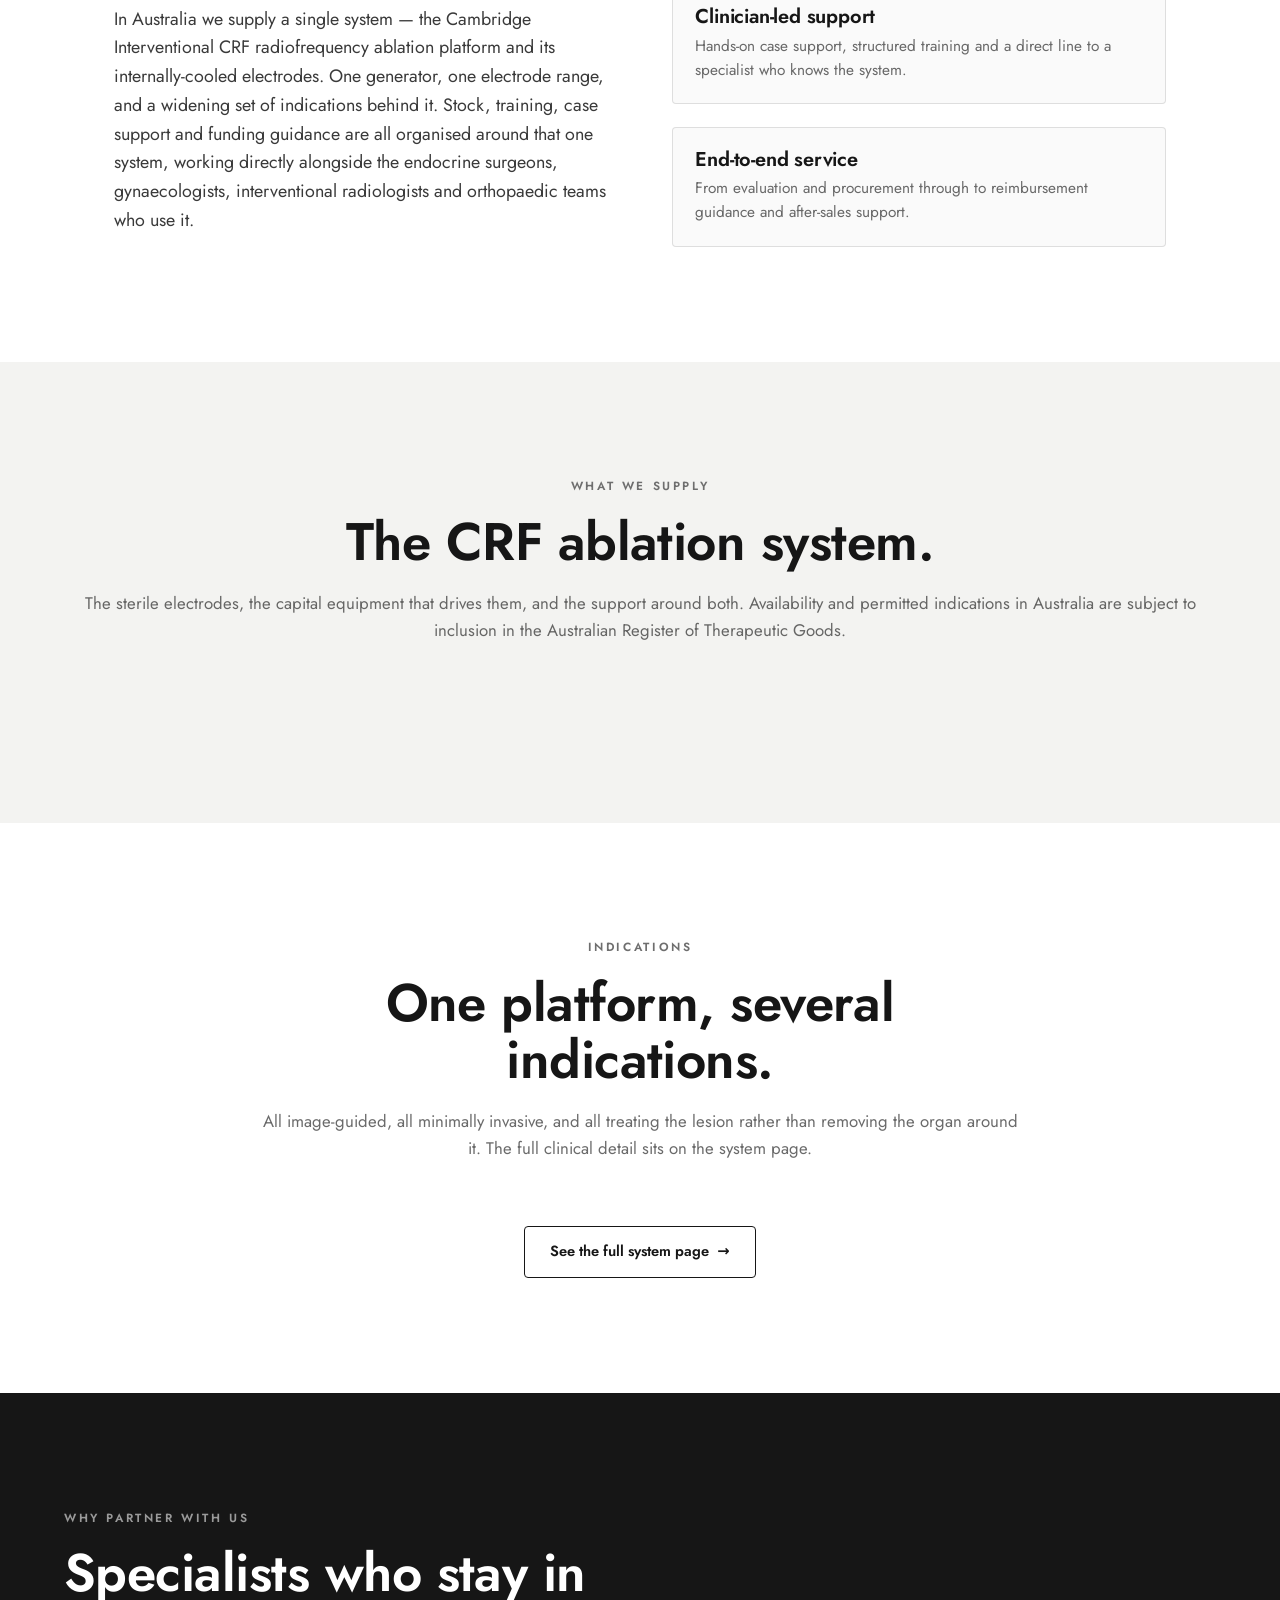
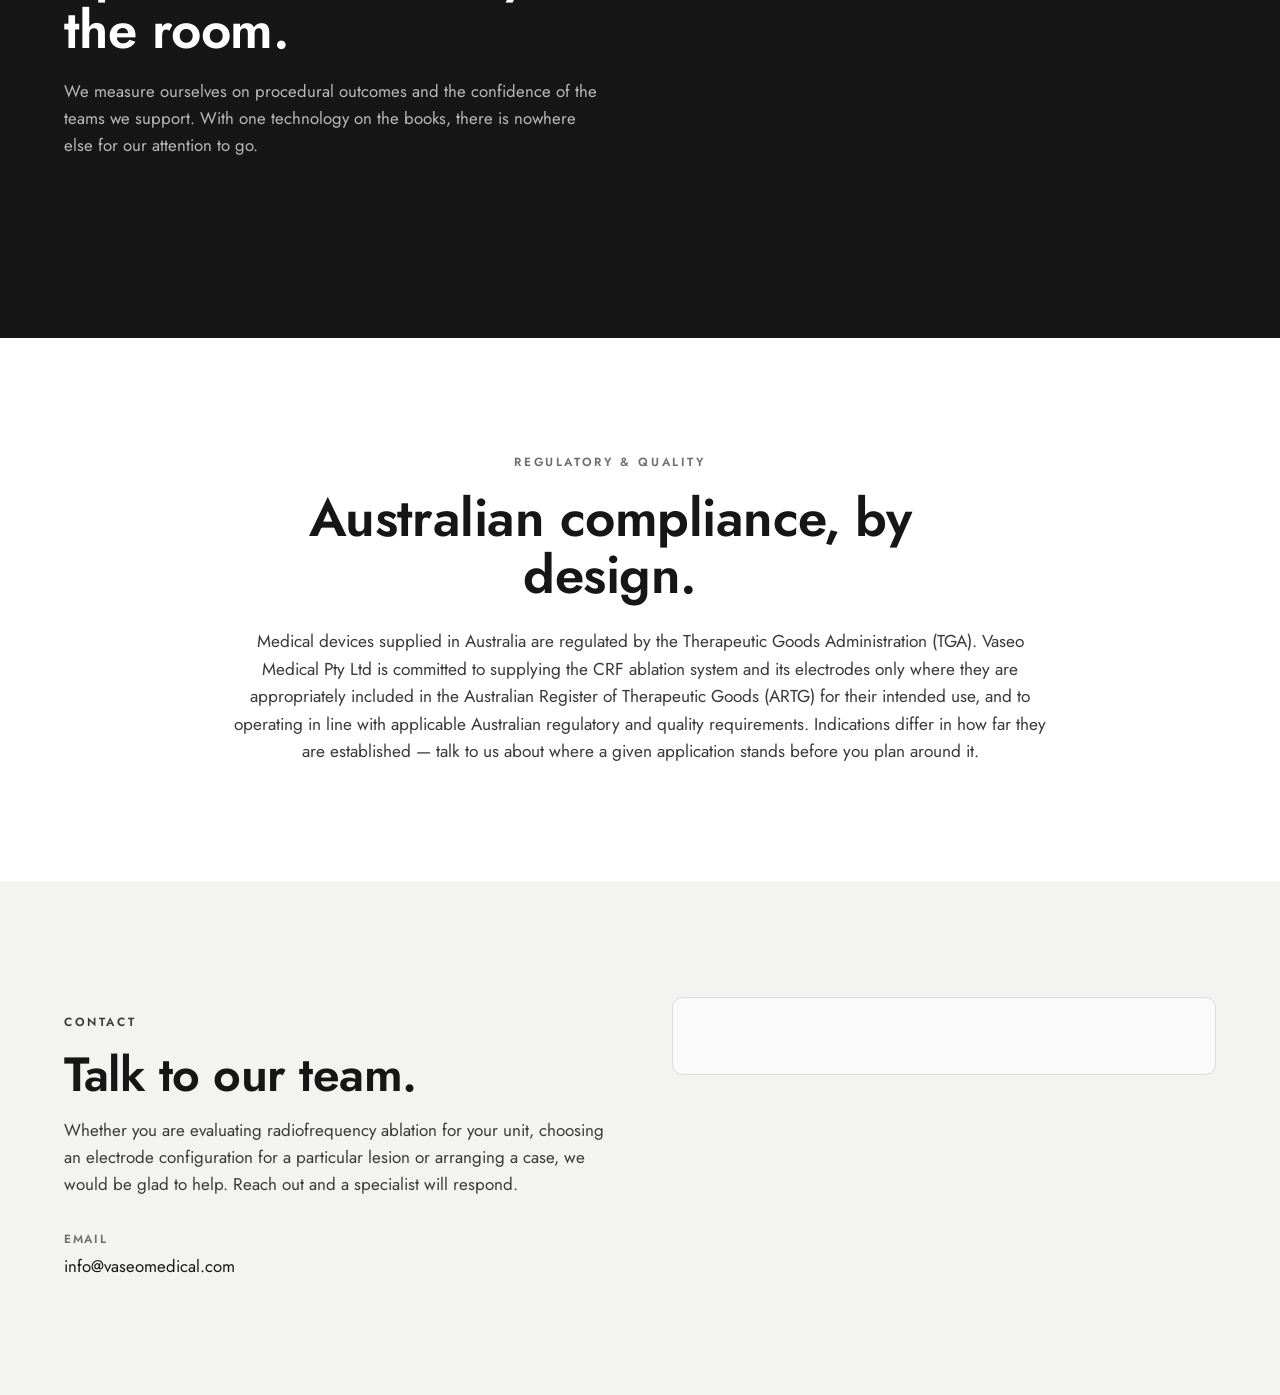
==== commit 7af75897: "Rebuild the site around the CRF ablation system Vaseo Medical supplies one line in Australia: the Ca" ====
--- a/index.html
+++ b/index.html
@@ -3,16 +3,16 @@
 <head>
   <meta charset="UTF-8" />
   <meta name="viewport" content="width=device-width, initial-scale=1.0" />
-  <title>Vaseo Medical — Advanced Endoscopy &amp; Ablation Technologies</title>
-  <meta name="description" content="Vaseo Medical Pty Ltd brings innovative, non- and minimally-invasive technologies &mdash; radiofrequency ablation and AI-assisted endoscopy &mdash; to Australian clinicians and hospitals." />
+  <title>Vaseo Medical — Radiofrequency Ablation Systems for Australian Clinicians</title>
+  <meta name="description" content="Vaseo Medical Pty Ltd is the Australian distributor of the Cambridge Interventional CRF radiofrequency ablation system and its internally-cooled electrodes &mdash; one platform for image-guided ablation of thyroid nodules, uterine fibroids, liver and pancreatic lesions and osteoid osteoma." />
   <link rel="canonical" href="https://vaseomedical.com/" />
   <link rel="icon" href="favicon.svg" type="image/svg+xml" />
 
   <meta property="og:type" content="website" />
   <meta property="og:site_name" content="Vaseo Medical" />
   <meta property="og:url" content="https://vaseomedical.com/" />
-  <meta property="og:title" content="Vaseo Medical — Advanced Endoscopy &amp; Ablation Technologies" />
-  <meta property="og:description" content="Vaseo Medical Pty Ltd brings radiofrequency ablation and AI-assisted endoscopy to Australian clinicians and hospitals." />
+  <meta property="og:title" content="Vaseo Medical — Radiofrequency Ablation Systems for Australian Clinicians" />
+  <meta property="og:description" content="Australian distributor of the Cambridge Interventional CRF radiofrequency ablation system: internally-cooled electrodes, generator and cooling pump. One platform, several indications." />
   <meta property="og:image" content="https://vaseomedical.com/og-image.png" />
   <meta property="og:image:width" content="1200" />
   <meta property="og:image:height" content="630" />
@@ -53,17 +53,17 @@
   <section class="hero">
     <div class="hero__grid">
       <div class="hero__copy">
-        <p class="eyebrow reveal">Ablation &middot; AI Endoscopy &middot; Innovation</p>
-        <h1 class="reveal">Proven European technologies, now for Australian clinicians.</h1>
-        <p class="hero__lead reveal">Vaseo Medical is the Australian arm of Prion Medical, a specialist distributor of innovative, non- and minimally-invasive technologies, from radiofrequency ablation to AI-assisted endoscopy. We are bringing that portfolio to hospitals and specialists across Australia.</p>
+        <p class="eyebrow reveal">Radiofrequency ablation &middot; Soft tissue &amp; bone &middot; Australia</p>
+        <h1 class="reveal">Radiofrequency ablation, now for Australian clinicians.</h1>
+        <p class="hero__lead reveal">Vaseo Medical is the Australian distributor of the Cambridge Interventional CRF radiofrequency ablation system &mdash; a range of internally-cooled electrodes driven by a 370&nbsp;W generator and a synchronised cooling pump. One platform for image-guided, minimally invasive ablation across a widening set of indications, from thyroid nodules and uterine fibroids to liver, pancreatic and bone lesions. It is the only system we supply, and everything we do is built around it.</p>
         <div class="hero__cta reveal">
-          <a href="#portfolio" class="btn btn--solid">Explore the portfolio</a>
+          <a href="crf-ablation-system.html" class="btn btn--solid">Explore the CRF system</a>
           <a href="#contact" class="btn btn--ghost">Request information</a>
         </div>
         <dl class="hero__stats reveal">
-          <div><dt>3</dt><dd>Device families</dd></div>
-          <div><dt>2</dt><dd>European markets served</dd></div>
-          <div><dt>AU</dt><dd>Now expanding</dd></div>
+          <div><dt>1</dt><dd>System, many indications</dd></div>
+          <div><dt>10</dt><dd>Electrode configurations</dd></div>
+          <div><dt>370</dt><dd>Watts of RF power</dd></div>
         </dl>
       </div>
 
@@ -71,9 +71,9 @@
         <div class="hero__panel-inner">
           <span class="hero__tag">Clinical focus</span>
           <ul class="hero__list">
-            <li><span>01</span> Radiofrequency ablation</li>
-            <li><span>02</span> AI-assisted endoscopy</li>
-            <li><span>03</span> In-house innovation</li>
+            <li><span>01</span> Thyroid nodules</li>
+            <li><span>02</span> Uterine fibroids</li>
+            <li><span>03</span> Liver, pancreas &amp; bone</li>
           </ul>
           <div class="hero__pulse"><span></span><span></span><span></span></div>
         </div>
@@ -89,21 +89,21 @@
   <section class="section about" id="about">
     <div class="section__head">
       <p class="eyebrow">About Vaseo Medical</p>
-      <h2>A specialist distributor, built around the procedure.</h2>
+      <h2>A specialist distributor, built around one radiofrequency ablation system.</h2>
     </div>
     <div class="about__grid">
       <div class="about__lead">
-        <p>Founded in Belgium and active across Belgium and the Netherlands, Prion Medical partners with leading manufacturers to deliver carefully selected devices for therapeutic endoscopy and interventional ablation. We focus on a small number of technologies and know each of them deeply.</p>
-        <p>Vaseo Medical Pty Ltd extends that same model to Australia: clinical specialists supported by responsive logistics, training and reimbursement expertise, working directly alongside the gastroenterologists, endoscopists and surgeons who use our devices every day.</p>
+        <p>Vaseo Medical Pty Ltd is the Australian arm of Prion Medical, founded in Belgium and active across Belgium and the Netherlands. Prion Medical was built on a deliberately narrow idea: represent few technologies, and understand each one as well as the clinicians using it.</p>
+        <p>In Australia we supply a single system &mdash; the Cambridge Interventional CRF radiofrequency ablation platform and its internally-cooled electrodes. One generator, one electrode range, and a widening set of indications behind it. Stock, training, case support and funding guidance are all organised around that one system, working directly alongside the endocrine surgeons, gynaecologists, interventional radiologists and orthopaedic teams who use it.</p>
       </div>
       <ul class="about__values">
         <li>
-          <h3>Focused portfolio</h3>
-          <p>A deliberately narrow range so our team can offer genuine procedural expertise, not a catalogue.</p>
+          <h3>One system, not a catalogue</h3>
+          <p>We supply RF ablation and nothing else, so procedural expertise is the product as much as the device is.</p>
         </li>
         <li>
           <h3>Clinician-led support</h3>
-          <p>Hands-on case support, structured training and direct lines to our specialists.</p>
+          <p>Hands-on case support, structured training and a direct line to a specialist who knows the system.</p>
         </li>
         <li>
           <h3>End-to-end service</h3>
@@ -113,25 +113,29 @@
     </div>
   </section>
 
-  <!-- ===== PORTFOLIO ===== -->
-  <section class="section portfolio" id="portfolio">
+  <!-- ===== THE SYSTEM ===== -->
+  <section class="section portfolio" id="system">
     <div class="section__head">
-      <p class="eyebrow">Portfolio</p>
-      <h2>Technologies we represent.</h2>
-      <p class="section__sub">Each device family addresses a defined clinical need in the GI tract and beyond. Product availability and indications are subject to Australian regulatory registration.</p>
+      <p class="eyebrow">What we supply</p>
+      <h2>The CRF ablation system.</h2>
+      <p class="section__sub">The sterile electrodes, the capital equipment that drives them, and the support around both. Availability and permitted indications in Australia are subject to inclusion in the Australian Register of Therapeutic Goods.</p>
     </div>
     <!-- cards + footnote rendered by the component -->
     <portfolio-grid></portfolio-grid>
   </section>
 
-  <!-- ===== CLINICAL AREAS ===== -->
+  <!-- ===== INDICATIONS ===== -->
   <section class="section clinical" id="clinical">
     <div class="section__head">
-      <p class="eyebrow">Clinical areas</p>
-      <h2>Where our technologies are used.</h2>
+      <p class="eyebrow">Indications</p>
+      <h2>One platform, several indications.</h2>
+      <p class="section__sub">All image-guided, all minimally invasive, and all treating the lesion rather than removing the organ around it. The full clinical detail sits on the system page.</p>
     </div>
     <!-- lettered rows rendered by the component -->
     <clinical-list></clinical-list>
+    <p class="section__cta">
+      <a href="crf-ablation-system.html" class="btn btn--ghost">See the full system page <span aria-hidden="true">&rarr;</span></a>
+    </p>
   </section>
 
   <!-- ===== WHY PARTNER ===== -->
@@ -140,7 +144,7 @@
       <div class="section__head section__head--left">
         <p class="eyebrow">Why partner with us</p>
         <h2>Specialists who stay in the room.</h2>
-        <p class="section__sub">We measure ourselves on procedural outcomes and the confidence of the teams we support, not on the size of our catalogue.</p>
+        <p class="section__sub">We measure ourselves on procedural outcomes and the confidence of the teams we support. With one technology on the books, there is nowhere else for our attention to go.</p>
       </div>
       <!-- bullet list rendered by the component -->
       <partner-list></partner-list>
@@ -154,7 +158,7 @@
         <p class="eyebrow">Regulatory &amp; quality</p>
         <h2>Australian compliance, by design.</h2>
       </div>
-      <p class="compliance__text">Medical devices supplied in Australia are regulated by the Therapeutic Goods Administration (TGA). Vaseo Medical Pty Ltd is committed to supplying only devices that are appropriately included in the Australian Register of Therapeutic Goods (ARTG) for their intended use, and to operating in line with applicable Australian regulatory and quality requirements.</p>
+      <p class="compliance__text">Medical devices supplied in Australia are regulated by the Therapeutic Goods Administration (TGA). Vaseo Medical Pty Ltd is committed to supplying the CRF ablation system and its electrodes only where they are appropriately included in the Australian Register of Therapeutic Goods (ARTG) for their intended use, and to operating in line with applicable Australian regulatory and quality requirements. Indications differ in how far they are established &mdash; talk to us about where a given application stands before you plan around it.</p>
       <reimbursement-check></reimbursement-check>
       <!-- TODO: publish the ARTG sponsor details, ARTG entry numbers and quality
            certifications here. Kept out of the markup until the real values are
@@ -170,7 +174,7 @@
       <div class="contact__copy">
         <p class="eyebrow">Contact</p>
         <h2>Talk to our team.</h2>
-        <p>Whether you are evaluating a technology for your unit or arranging a case, we would be glad to help. Reach out and a specialist will respond.</p>
+        <p>Whether you are evaluating radiofrequency ablation for your unit, choosing an electrode configuration for a particular lesion or arranging a case, we would be glad to help. Reach out and a specialist will respond.</p>
         <div class="contact__details">
           <div><span>Email</span><a href="mailto:info@vaseomedical.com">info@vaseomedical.com</a></div>
           <!-- TODO: restore these two rows once the Australian number and office
--- a/styles.css
+++ b/styles.css
@@ -76,7 +76,7 @@
    ---------------------------------------------------------- */
 site-header, site-footer, site-marquee,
 portfolio-grid, clinical-list, partner-list,
-contact-form, product-card, news-list,
+contact-form, product-card, news-list, resource-list,
 reimbursement-check, gold-coast-map { display: contents; }
 
 /* ----------------------------------------------------------
@@ -206,9 +206,12 @@
 .about__values p { font-size: .96rem; color: var(--muted); }
 
 /* ---------- portfolio ---------- */
-.portfolio { background: var(--paper-2); max-width: 100%; }
-.portfolio > * { max-width: var(--maxw); margin-inline: auto; }
+/* .band is the full-bleed tinted section used to alternate backgrounds;
+   .portfolio is the home page's instance of it. */
+.portfolio, .band { background: var(--paper-2); max-width: 100%; }
+.portfolio > *, .band > * { max-width: var(--maxw); margin-inline: auto; }
 .cards { display: grid; grid-template-columns: repeat(3, 1fr); gap: 1.4rem; }
+.cards--quad { grid-template-columns: repeat(2, 1fr); }
 .card {
   background: var(--card); border: 1px solid var(--line); border-radius: 8px;
   padding: 2rem 1.7rem 1.8rem; position: relative; overflow: hidden;
@@ -223,7 +226,87 @@
 .card p { color: var(--ink-soft); font-size: .98rem; }
 .card__tags { list-style: none; display: flex; flex-wrap: wrap; gap: .5rem; margin-top: 1.3rem; }
 .card__tags li { font-size: .74rem; padding: .3rem .7rem; border: 1px solid var(--line); border-radius: 100px; color: var(--muted); }
-.portfolio__note { text-align: center; margin-top: 2.2rem; font-size: .82rem; color: var(--muted); }
+.card--link { display: block; color: inherit; }
+.card__more { margin-top: 1.3rem; font-size: .85rem; font-weight: 600; color: var(--muted); transition: color .25s ease; }
+.card--link:hover .card__more { color: var(--ink); }
+.card__more span { display: inline-block; transition: transform .25s ease; }
+.card--link:hover .card__more span { transform: translateX(4px); }
+.portfolio__note, .section__note { text-align: center; margin-top: 2.2rem; font-size: .82rem; color: var(--muted); }
+.section__cta { margin-top: clamp(2.5rem, 5vw, 3.5rem); display: flex; justify-content: center; }
+.portfolio__note a { text-decoration: underline; text-underline-offset: 3px; color: var(--ink); font-weight: 500; }
+
+/* ---------- resources ---------- */
+.resources__list { list-style: none; display: grid; gap: 1rem; max-width: 860px; margin: 0 auto; }
+.resource {
+  display: grid; grid-template-columns: auto 1fr auto; gap: 1.3rem; align-items: center;
+  padding: 1.4rem 1.6rem; background: var(--card);
+  border: 1px solid var(--line); border-radius: 8px;
+  transition: transform .25s ease, box-shadow .25s ease, border-color .25s ease;
+}
+.resource:hover { transform: translateY(-3px); box-shadow: var(--shadow-card); border-color: transparent; }
+.resource__icon {
+  display: flex; align-items: center; justify-content: center;
+  width: 3rem; height: 3.6rem; flex: none;
+  font-family: var(--display); font-size: .7rem; font-weight: 600; letter-spacing: .1em;
+  color: var(--paper); background: var(--ink); border-radius: 3px;
+}
+.resource__body { display: block; }
+.resource__title { display: block; font-family: var(--display); font-weight: 600; font-size: 1.15rem; line-height: 1.2; }
+.resource__summary { display: block; margin-top: .3rem; color: var(--ink-soft); font-size: .95rem; }
+.resource__meta { display: block; margin-top: .45rem; font-size: .76rem; letter-spacing: .06em; text-transform: uppercase; color: var(--grey); font-weight: 600; }
+.resource__action { font-size: .85rem; font-weight: 600; color: var(--muted); white-space: nowrap; }
+.resource:hover .resource__action { color: var(--ink); }
+
+@media (max-width: 640px) {
+  .resource { grid-template-columns: auto 1fr; }
+  .resource__action { display: none; }
+}
+
+/* ---------- product page ---------- */
+/* A one-column variant of the hero: a detail page leads with prose
+   rather than the home page's copy/panel split. */
+.product-hero__inner { position: relative; z-index: 2; max-width: 780px; }
+.backlink { display: inline-block; margin-bottom: 1.6rem; font-size: .85rem; font-weight: 600; color: var(--grey); }
+.backlink:hover { color: var(--ink); }
+.backlink span { display: inline-block; transition: transform .25s ease; }
+.backlink:hover span { transform: translateX(-4px); }
+.product-hero__inner h1 { font-size: clamp(2.4rem, 5.5vw, 4rem); letter-spacing: -0.02em; margin-top: .6rem; }
+.product-hero__maker { margin-top: 2.4rem; padding-top: 1.4rem; border-top: 1px solid var(--line); font-size: .88rem; color: var(--muted); }
+
+/* Numbered procedure steps, shown under the clinical rows. */
+.steps { list-style: none; display: grid; grid-template-columns: repeat(3, 1fr); gap: 1.4rem; margin-top: clamp(2.5rem, 5vw, 4rem); }
+.steps li { padding: 1.6rem 1.5rem; background: var(--card); border: 1px solid var(--line); border-radius: 8px; }
+.steps__num { font-family: var(--display); font-weight: 600; font-size: .8rem; letter-spacing: .12em; color: var(--grey); }
+.steps h3 { font-size: 1.3rem; margin: .5rem 0 .4rem; }
+.steps p { color: var(--muted); font-size: .96rem; }
+
+/* Electrode reference table. The wrapper scrolls on its own so the
+   page body never scrolls sideways on a phone. */
+.table-wrap { overflow-x: auto; border: 1px solid var(--line); border-radius: 8px; background: var(--card); }
+.spec-table { width: 100%; border-collapse: collapse; font-size: .95rem; min-width: 620px; }
+.spec-table th, .spec-table td { padding: .85rem 1.1rem; text-align: left; border-bottom: 1px solid var(--line); vertical-align: middle; }
+.spec-table thead th { font-size: .74rem; letter-spacing: .1em; text-transform: uppercase; color: var(--paper); background: var(--ink); font-weight: 600; border-bottom: none; }
+.spec-table tbody tr:last-child td { border-bottom: none; }
+.spec-table td:first-child { font-family: var(--display); font-weight: 600; font-size: 1.05rem; }
+.spec-table td:last-child { color: var(--muted); font-variant-numeric: tabular-nums; }
+.spec-table__note { margin-top: 1.2rem; font-size: .8rem; color: var(--muted); max-width: 70ch; }
+
+/* Dated milestones behind the technology. */
+.timeline { list-style: none; display: grid; gap: 0; border-top: 1px solid var(--line); }
+.timeline li { display: grid; grid-template-columns: 120px 1fr; gap: 1.5rem; align-items: baseline; padding: 1.4rem 0; border-bottom: 1px solid var(--line); }
+.timeline__year { font-family: var(--display); font-weight: 600; font-size: 1.4rem; color: var(--grey); }
+.timeline p { color: var(--ink-soft); }
+.heritage__note { margin-top: 1.4rem; font-size: .78rem; color: var(--muted); }
+
+.regulatory__inner { max-width: 820px; }
+.regulatory__text { color: var(--ink-soft); font-size: 1.08rem; }
+.regulatory .hero__cta { margin-top: 2rem; }
+
+@media (max-width: 760px) {
+  .cards--quad { grid-template-columns: 1fr; }
+  .steps { grid-template-columns: 1fr; }
+  .timeline li { grid-template-columns: 1fr; gap: .3rem; }
+}
 
 /* ---------- clinical ---------- */
 .clinical__rows { display: grid; gap: 0; border-top: 1px solid var(--line); }
@@ -334,13 +417,18 @@
 .contact__formwrap { background: var(--card); border: 1px solid var(--line); border-radius: 10px; padding: clamp(1.5rem, 3vw, 2.4rem); }
 .field { margin-bottom: 1.1rem; }
 .field label { display: block; font-size: .82rem; font-weight: 600; margin-bottom: .4rem; color: var(--ink-soft); }
-.field input, .field textarea {
+.field__optional { font-weight: 400; color: var(--muted); }
+.field input, .field textarea, .field select {
   width: 100%; font-family: var(--body); font-size: 16px; color: var(--ink);
   padding: .8rem .9rem; border: 1.5px solid var(--line); border-radius: var(--radius);
   background: var(--paper); transition: border-color .2s ease, box-shadow .2s ease;
 }
-.field input:focus, .field textarea:focus { outline: none; border-color: var(--ink); box-shadow: 0 0 0 3px rgba(22,22,22,.10); }
+.field input:focus, .field textarea:focus, .field select:focus { outline: none; border-color: var(--ink); box-shadow: 0 0 0 3px rgba(22,22,22,.10); }
 .field textarea { resize: vertical; }
+/* The native arrow is kept — it is the clearest affordance that this is a
+   picker, and it stays correct in every platform's own rendering. The extra
+   right padding just keeps the longest option clear of it. */
+.field select { padding-right: 2.2rem; }
 .form__status { margin-top: .9rem; font-size: .9rem; min-height: 1.2em; }
 .form__status.ok { color: var(--ink); font-weight: 600; }
 .form__status.err { color: #111111; font-weight: 600; }
@@ -376,12 +464,12 @@
   position: fixed; inset: 0; z-index: 200;
   display: grid; place-items: center;
   background: var(--ink);
-  animation: intro-lift .4s ease .7s forwards;
+  animation: intro-lift .52s ease .91s forwards;
 }
 .intro__mark {
   width: clamp(80px, 13vw, 128px); height: auto;
   filter: invert(1); /* the mark ships black; flip it for the dark veil */
-  animation: intro-spin 1.1s cubic-bezier(.7, 0, .3, 1) forwards;
+  animation: intro-spin 1.43s cubic-bezier(.7, 0, .3, 1) forwards;
 }
 @keyframes intro-spin {
   0%   { opacity: 0; transform: rotate(-120deg) scale(.7); }
@@ -390,6 +478,15 @@
   100% { opacity: 0; transform: rotate(560deg) scale(.12); }
 }
 @keyframes intro-lift { to { opacity: 0; visibility: hidden; } }
+
+/* Same beats, no rotation or scaling: used when the visitor asked for
+   reduced motion. */
+@keyframes intro-fade {
+  0%   { opacity: 0; }
+  28%  { opacity: 1; }
+  62%  { opacity: 1; }
+  100% { opacity: 0; }
+}
 
 /* A repeat view in the same tab goes straight to the page. display:none is
    used rather than an animation so it also survives the animation:none
@@ -424,8 +521,14 @@
 @media (prefers-reduced-motion: reduce) {
   *, *::before, *::after { animation: none !important; transition: none !important; }
   .reveal { opacity: 1; transform: none; }
-  .intro { display: none; }
   html { scroll-behavior: auto; }
+
+  /* Reduce, not remove: the veil still plays, but the mark only fades —
+     spinning and scaling are what trigger vestibular discomfort, an opacity
+     change is not. These need !important to outrank the animation:none above;
+     the class selector wins the specificity tie against its * selector. */
+  .intro { animation: intro-lift .46s ease .71s forwards !important; }
+  .intro__mark { animation: intro-fade 1.17s ease forwards !important; }
 }
 
 /* Visible keyboard focus on interactive elements.
@@ -450,6 +553,11 @@
 #main:focus { outline: none; }
 
 /* Skip-to-content link: off-screen until focused by keyboard */
+.visually-hidden {
+  position: absolute; width: 1px; height: 1px; overflow: hidden;
+  clip: rect(0 0 0 0); clip-path: inset(50%); white-space: nowrap;
+}
+
 .skip-link {
   position: fixed; top: .75rem; left: .75rem; z-index: 100;
   background: var(--ink); color: var(--paper);
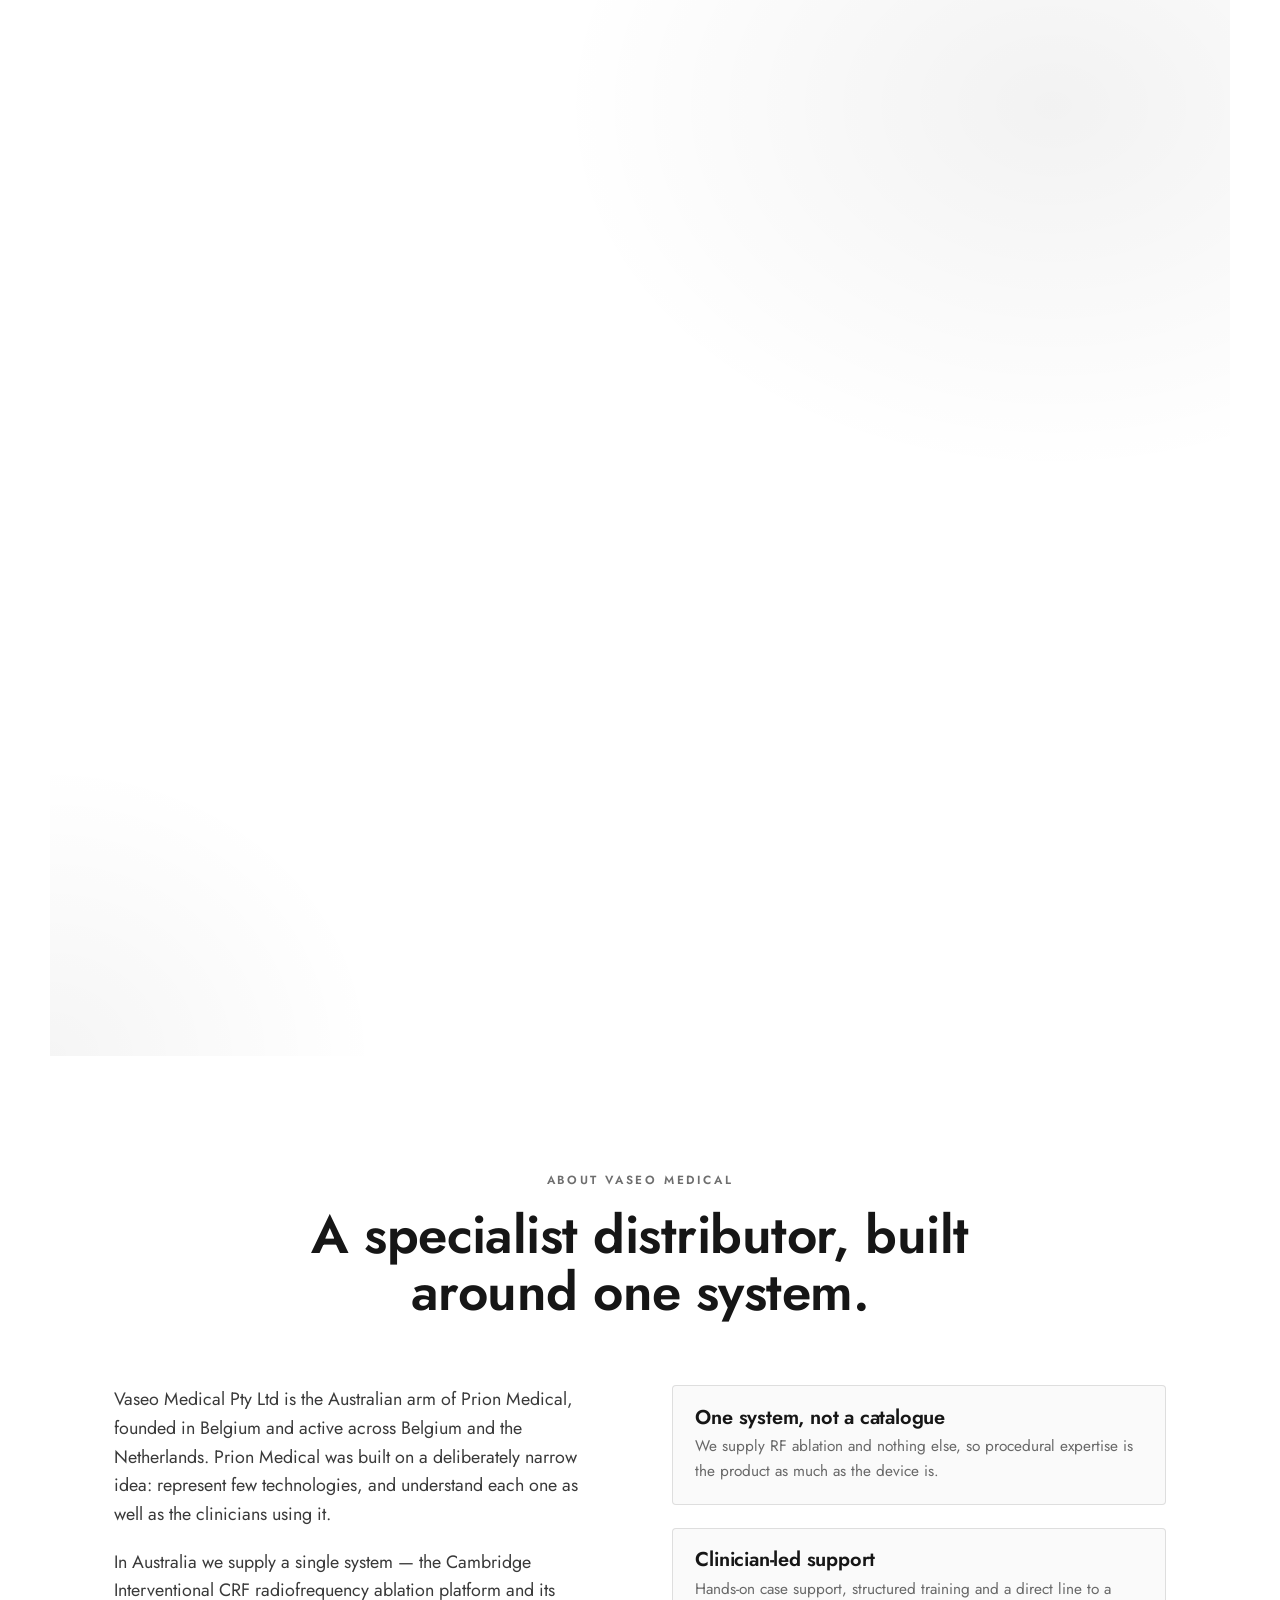
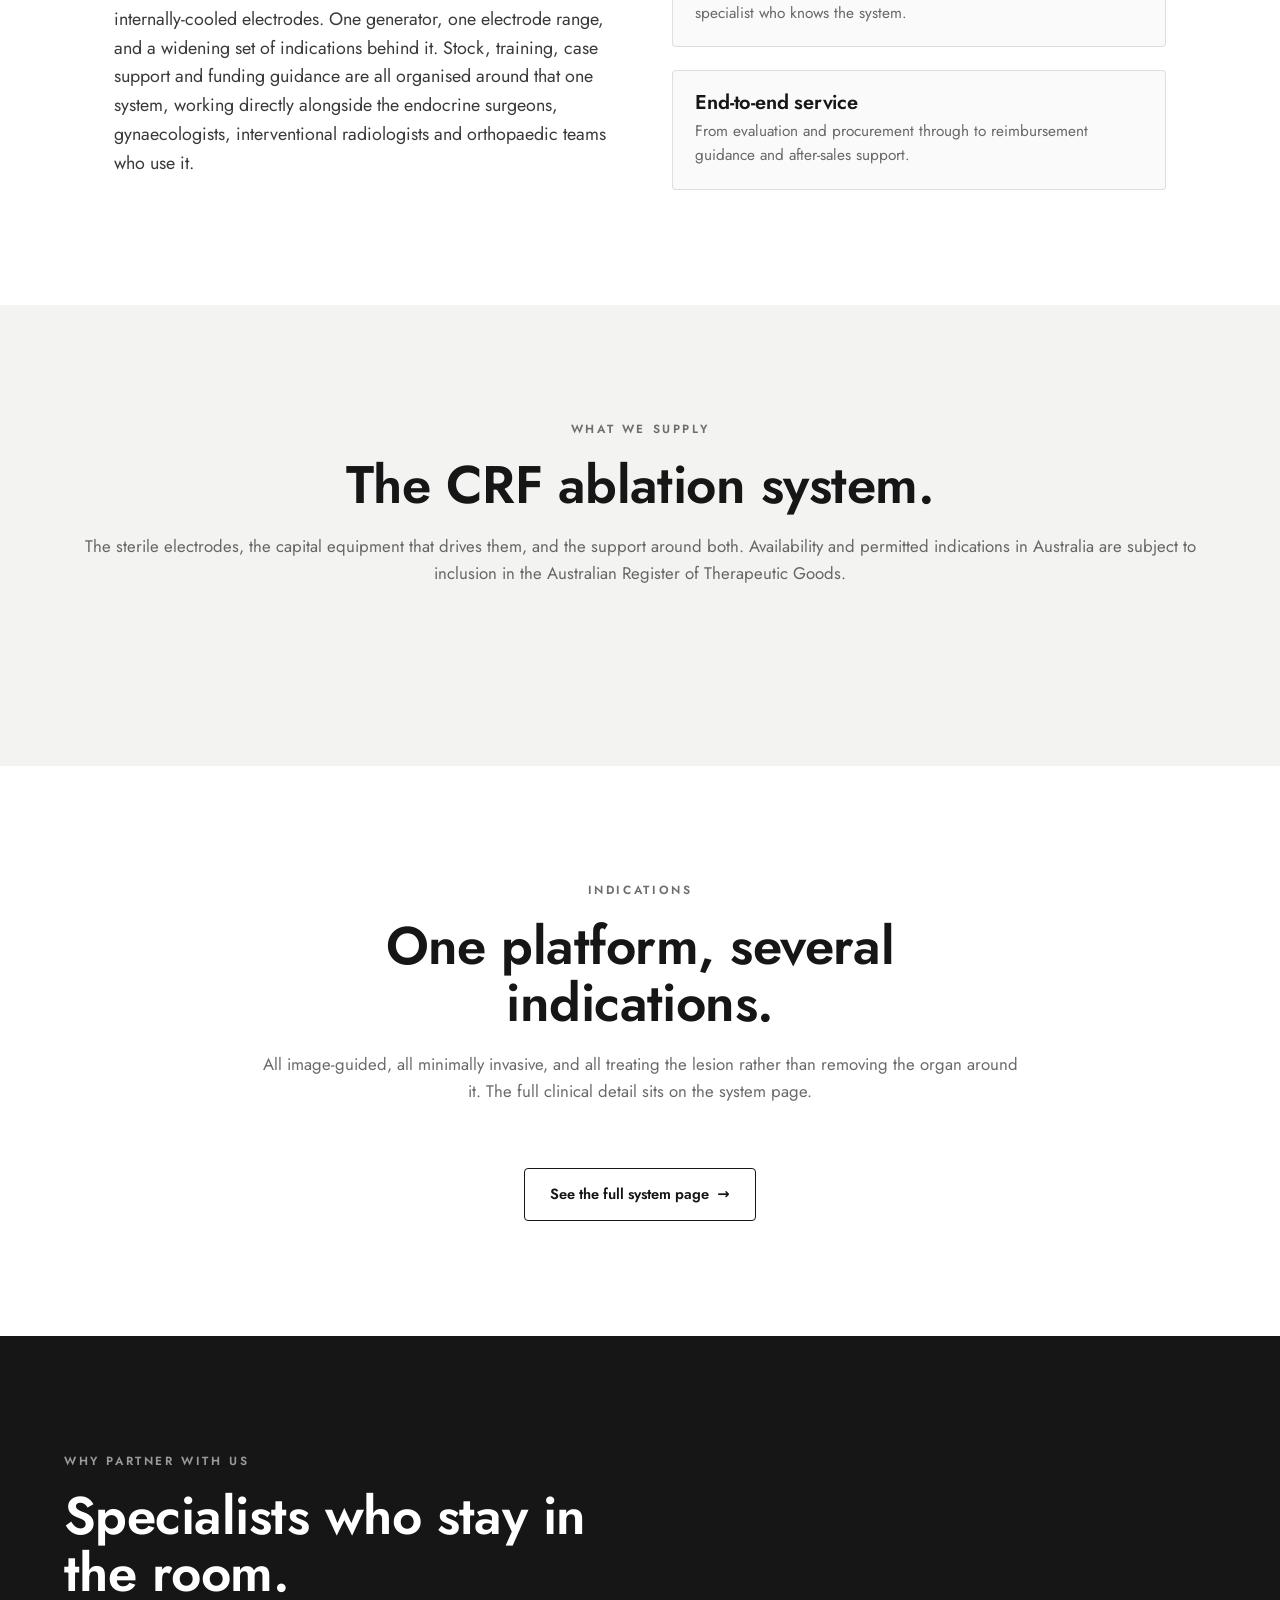
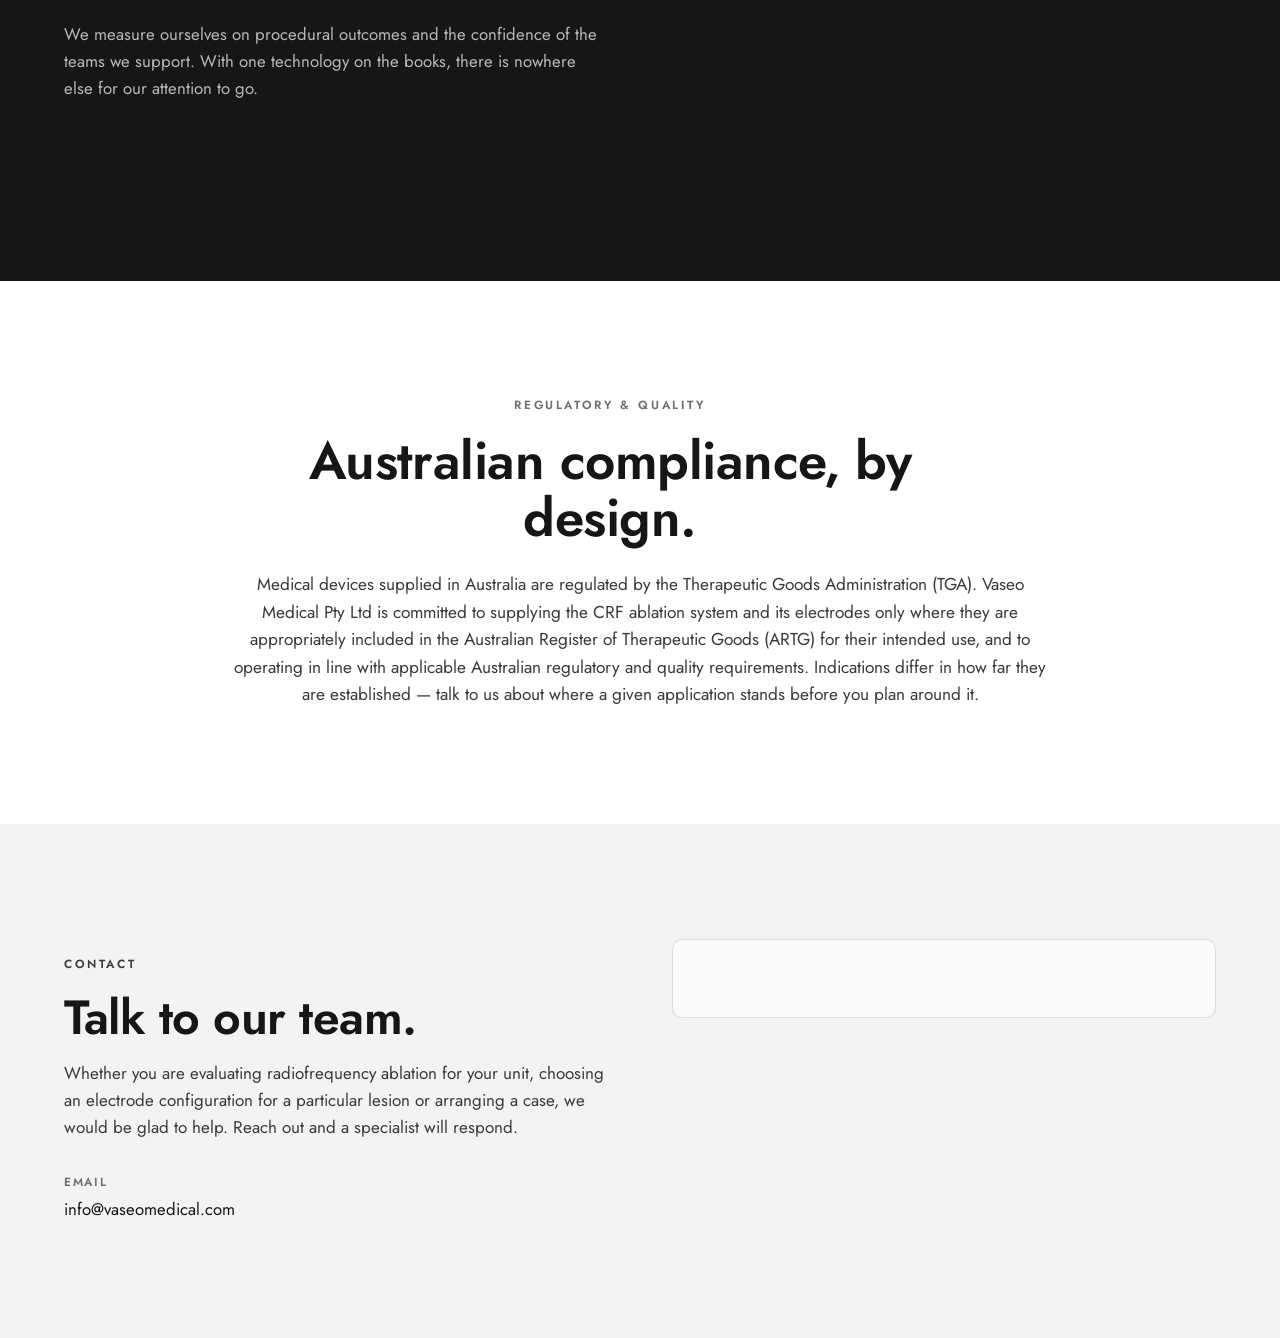
==== commit 691847f6: "Shorten the About heading back to "one system" Naming the technology in the heading repeated what th" ====
--- a/index.html
+++ b/index.html
@@ -89,7 +89,7 @@
   <section class="section about" id="about">
     <div class="section__head">
       <p class="eyebrow">About Vaseo Medical</p>
-      <h2>A specialist distributor, built around one radiofrequency ablation system.</h2>
+      <h2>A specialist distributor, built around one system.</h2>
     </div>
     <div class="about__grid">
       <div class="about__lead">
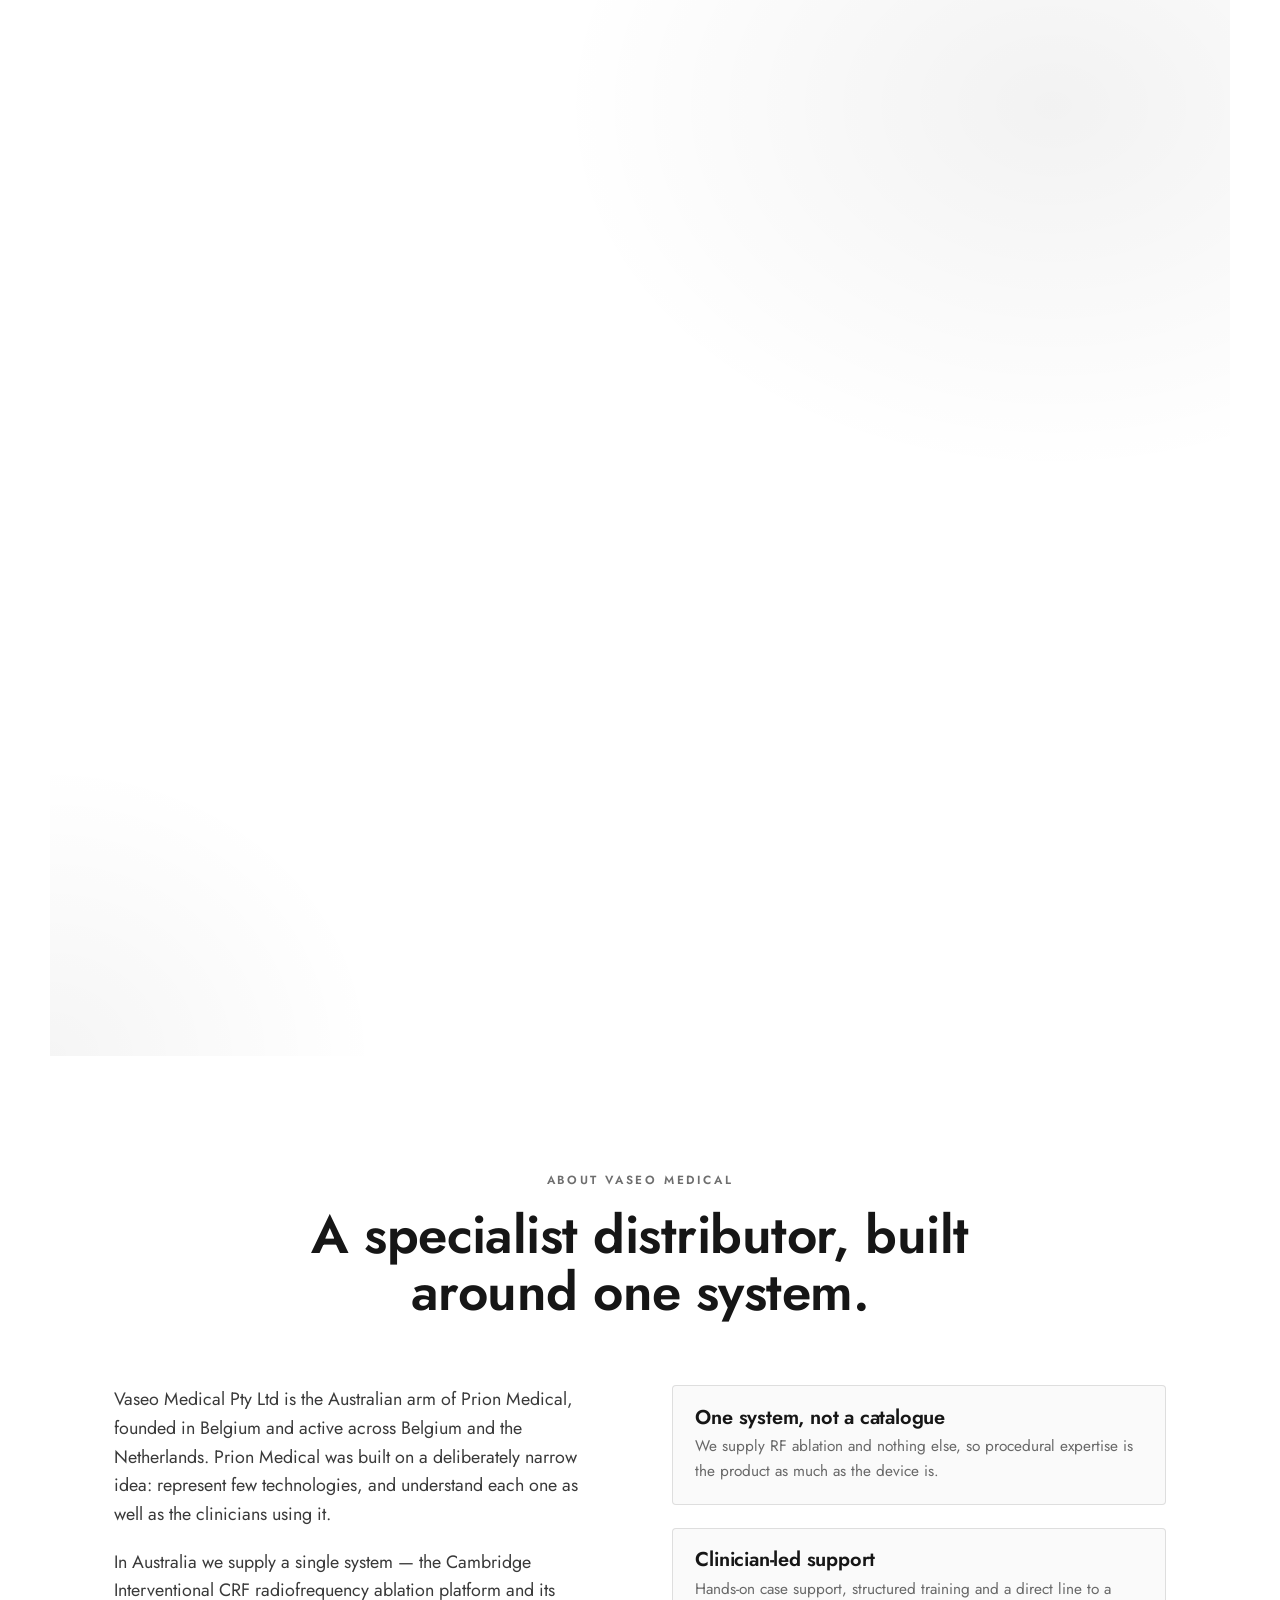
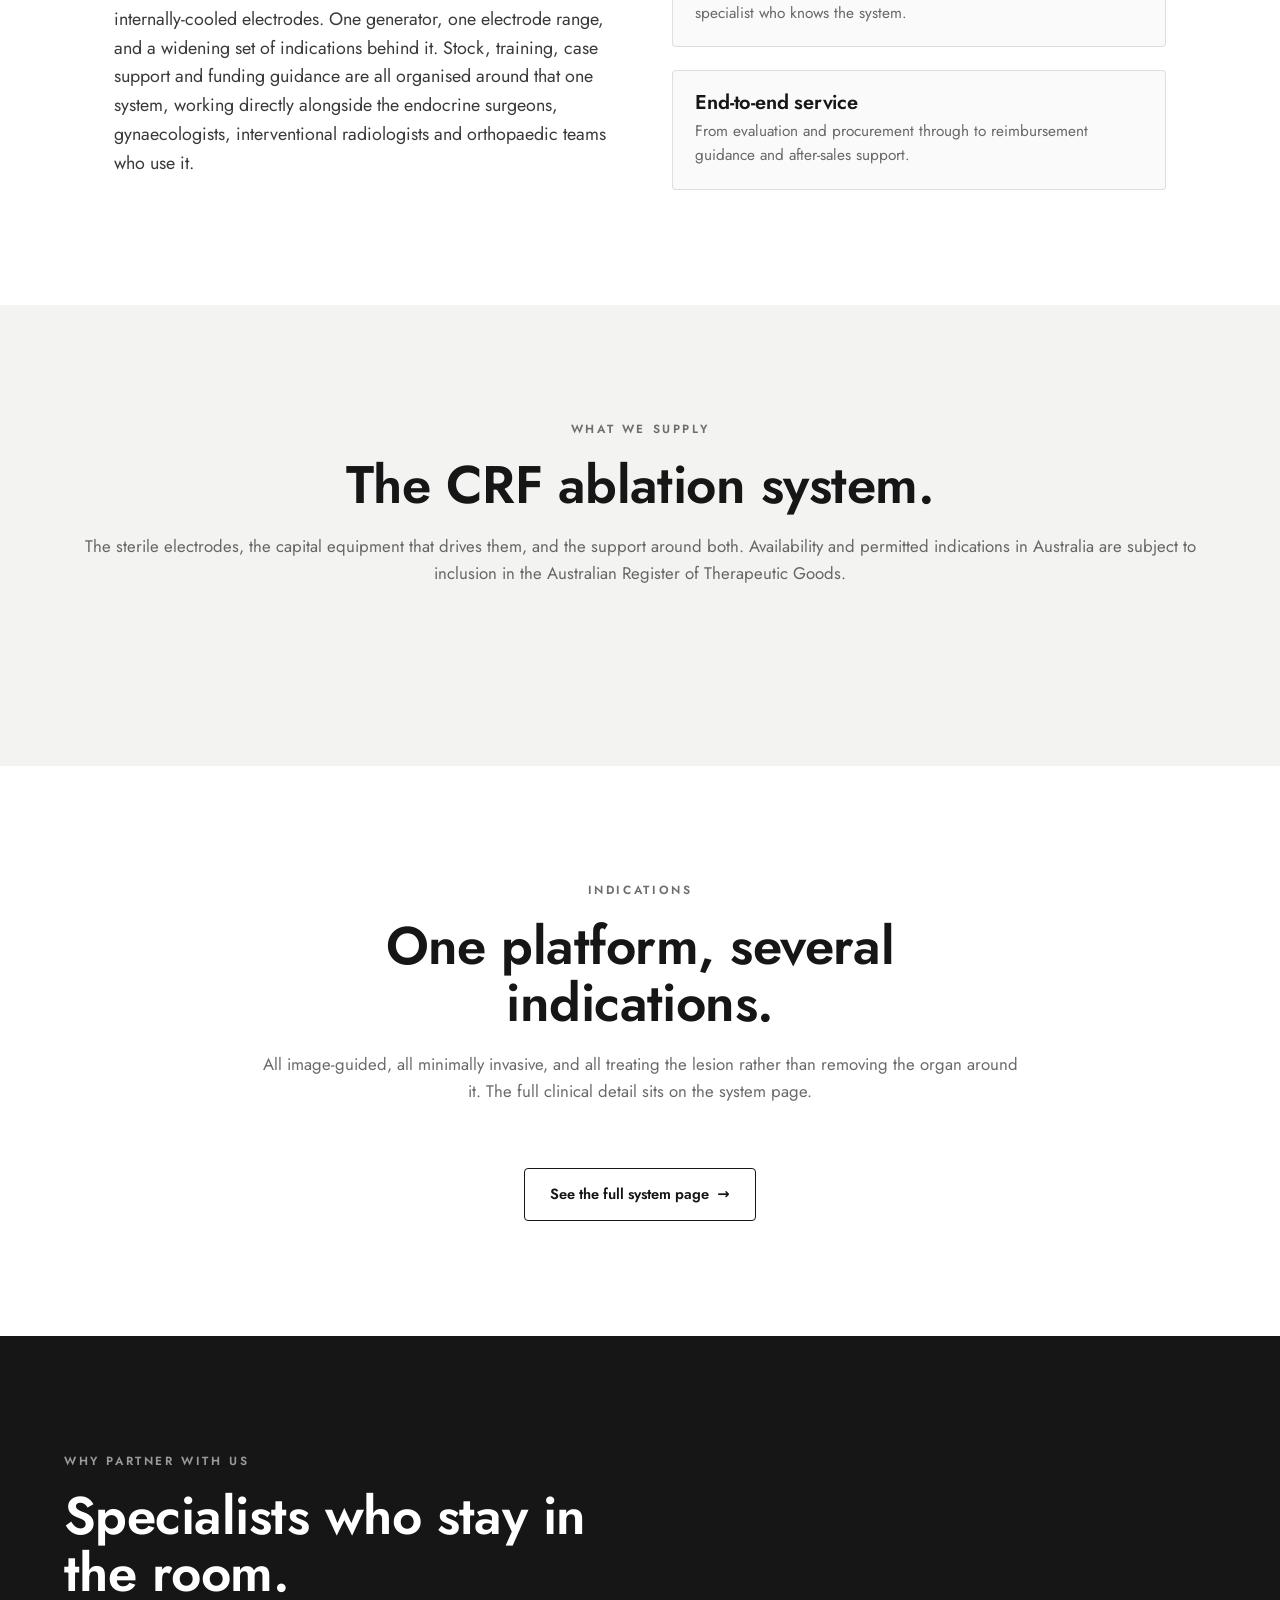
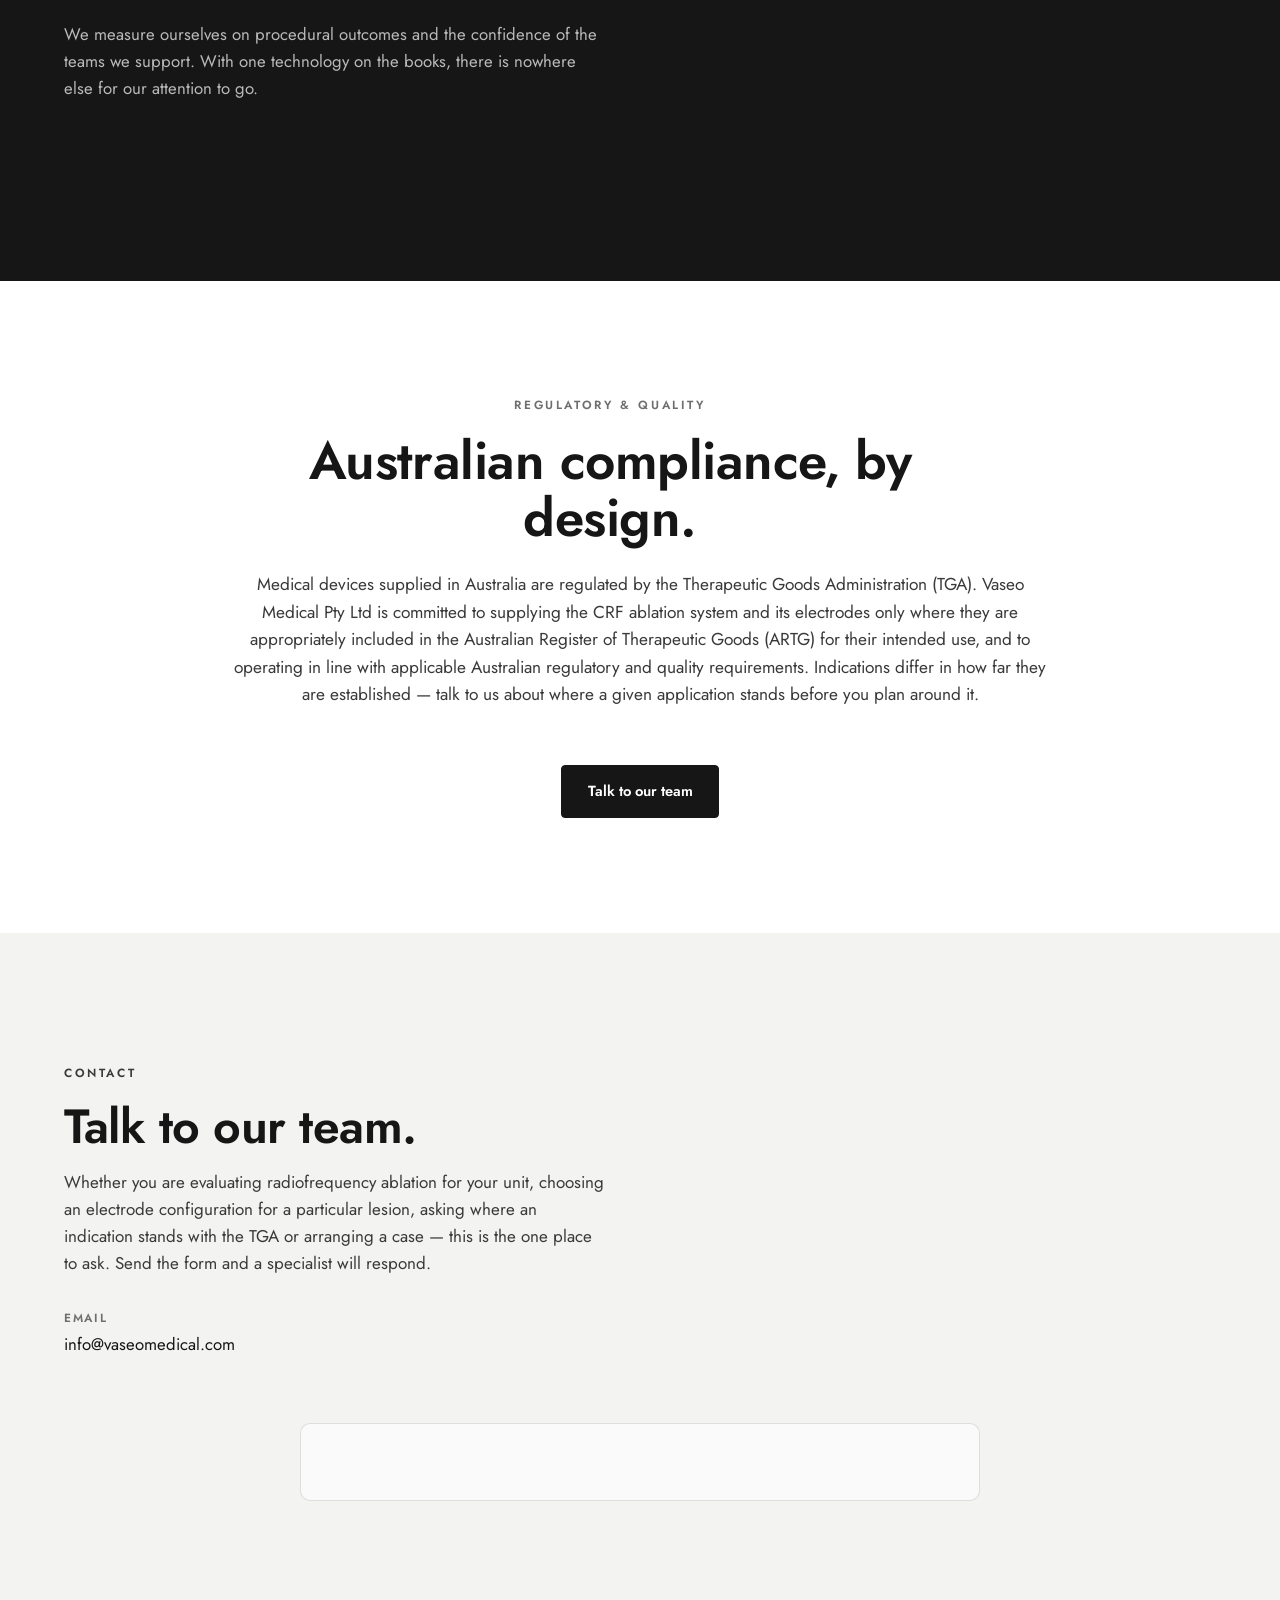
==== commit 611bdda1: "Route every enquiry through one form under the map The regulatory section opened a second form in a " ====
--- a/index.html
+++ b/index.html
@@ -159,7 +159,9 @@
         <h2>Australian compliance, by design.</h2>
       </div>
       <p class="compliance__text">Medical devices supplied in Australia are regulated by the Therapeutic Goods Administration (TGA). Vaseo Medical Pty Ltd is committed to supplying the CRF ablation system and its electrodes only where they are appropriately included in the Australian Register of Therapeutic Goods (ARTG) for their intended use, and to operating in line with applicable Australian regulatory and quality requirements. Indications differ in how far they are established &mdash; talk to us about where a given application stands before you plan around it.</p>
-      <reimbursement-check></reimbursement-check>
+      <p class="section__cta">
+        <a href="#contact" class="btn btn--solid">Talk to our team</a>
+      </p>
       <!-- TODO: publish the ARTG sponsor details, ARTG entry numbers and quality
            certifications here. Kept out of the markup until the real values are
            available so visitors never see a placeholder.
@@ -174,7 +176,7 @@
       <div class="contact__copy">
         <p class="eyebrow">Contact</p>
         <h2>Talk to our team.</h2>
-        <p>Whether you are evaluating radiofrequency ablation for your unit, choosing an electrode configuration for a particular lesion or arranging a case, we would be glad to help. Reach out and a specialist will respond.</p>
+        <p>Whether you are evaluating radiofrequency ablation for your unit, choosing an electrode configuration for a particular lesion, asking where an indication stands with the TGA or arranging a case &mdash; this is the one place to ask. Send the form and a specialist will respond.</p>
         <div class="contact__details">
           <div><span>Email</span><a href="mailto:info@vaseomedical.com">info@vaseomedical.com</a></div>
           <!-- TODO: restore these two rows once the Australian number and office
@@ -184,14 +186,17 @@
           <div><span>Office</span><p>...</p></div>
           -->
         </div>
-        <!-- outline of Australia with the Vaseo mark on the Gold Coast -->
-        <gold-coast-map></gold-coast-map>
-      </div>
-
-      <div class="contact__formwrap">
-        <!-- form + validation handled by the component -->
-        <contact-form></contact-form>
-      </div>
+      </div>
+
+      <!-- outline of Australia with the Vaseo mark on the Gold Coast -->
+      <gold-coast-map></gold-coast-map>
+    </div>
+
+    <!-- The single enquiry form for the whole site, sitting under the map.
+         Everything that used to open its own modal now arrives here. -->
+    <div class="contact__formwrap">
+      <!-- form + validation handled by the component -->
+      <contact-form></contact-form>
     </div>
   </section>
 
--- a/styles.css
+++ b/styles.css
@@ -77,7 +77,7 @@
 site-header, site-footer, site-marquee,
 portfolio-grid, clinical-list, partner-list,
 contact-form, product-card, news-list, resource-list,
-reimbursement-check, gold-coast-map { display: contents; }
+gold-coast-map { display: contents; }
 
 /* ----------------------------------------------------------
    4. Layout helpers
@@ -338,38 +338,7 @@
   margin-top: 1.6rem; padding: 1rem 1.4rem; border: 1.5px dashed var(--grey);
   border-radius: var(--radius); color: var(--grey); font-size: .9rem; font-weight: 500;
 }
-.reimbursement__trigger { margin-top: 1.8rem; }
-
-/* ---------- reimbursement modal ---------- */
-.reimbursement__overlay {
-  position: fixed; inset: 0; z-index: 100;
-  display: flex; align-items: center; justify-content: center;
-  padding: 1.5rem; background: rgba(22, 22, 22, .55);
-  backdrop-filter: blur(3px);
-}
-.reimbursement__overlay[hidden] { display: none; }
-.reimbursement__dialog {
-  position: relative; width: 100%; max-width: 540px;
-  max-height: 90vh; overflow-y: auto;
-  background: var(--card); border: 1px solid var(--line); border-radius: 12px;
-  padding: clamp(1.6rem, 4vw, 2.6rem); text-align: left;
-  box-shadow: 0 24px 60px rgba(22, 22, 22, .25);
-}
-.reimbursement__dialog h3 { font-size: clamp(1.4rem, 3vw, 1.9rem); margin: .3rem 0 .6rem; }
-.reimbursement__intro { color: var(--ink-soft); font-size: 1rem; margin-bottom: 1.6rem; }
-.reimbursement__close {
-  position: absolute; top: .8rem; right: .8rem;
-  width: 2.2rem; height: 2.2rem; display: flex; align-items: center; justify-content: center;
-  font-size: 1.6rem; line-height: 1; color: var(--ink-soft);
-  background: transparent; border: none; border-radius: var(--radius); cursor: pointer;
-  transition: background .2s ease, color .2s ease;
-}
-.reimbursement__close:hover { background: var(--paper-2); color: var(--ink); }
 .field__row { display: grid; grid-template-columns: 1fr 1fr; gap: 1rem; }
-.field__legend { display: block; font-size: .82rem; font-weight: 600; margin-bottom: .5rem; color: var(--ink-soft); }
-.field__choices { display: flex; gap: 1.5rem; }
-.choice { display: inline-flex; align-items: center; gap: .45rem; font-size: .95rem; color: var(--ink); cursor: pointer; }
-.choice input { width: auto; accent-color: var(--ink); }
 @media (max-width: 520px) { .field__row { grid-template-columns: 1fr; } }
 
 /* ---------- news ---------- */
@@ -414,7 +383,11 @@
   100% { transform: scale(1.9); opacity: 0; }
 }
 
-.contact__formwrap { background: var(--card); border: 1px solid var(--line); border-radius: 10px; padding: clamp(1.5rem, 3vw, 2.4rem); }
+.contact__formwrap {
+  max-width: 680px; margin: clamp(2.5rem, 5vw, 4rem) auto 0;
+  background: var(--card); border: 1px solid var(--line); border-radius: 10px;
+  padding: clamp(1.5rem, 3vw, 2.4rem);
+}
 .field { margin-bottom: 1.1rem; }
 .field label { display: block; font-size: .82rem; font-weight: 600; margin-bottom: .4rem; color: var(--ink-soft); }
 .field__optional { font-weight: 400; color: var(--muted); }
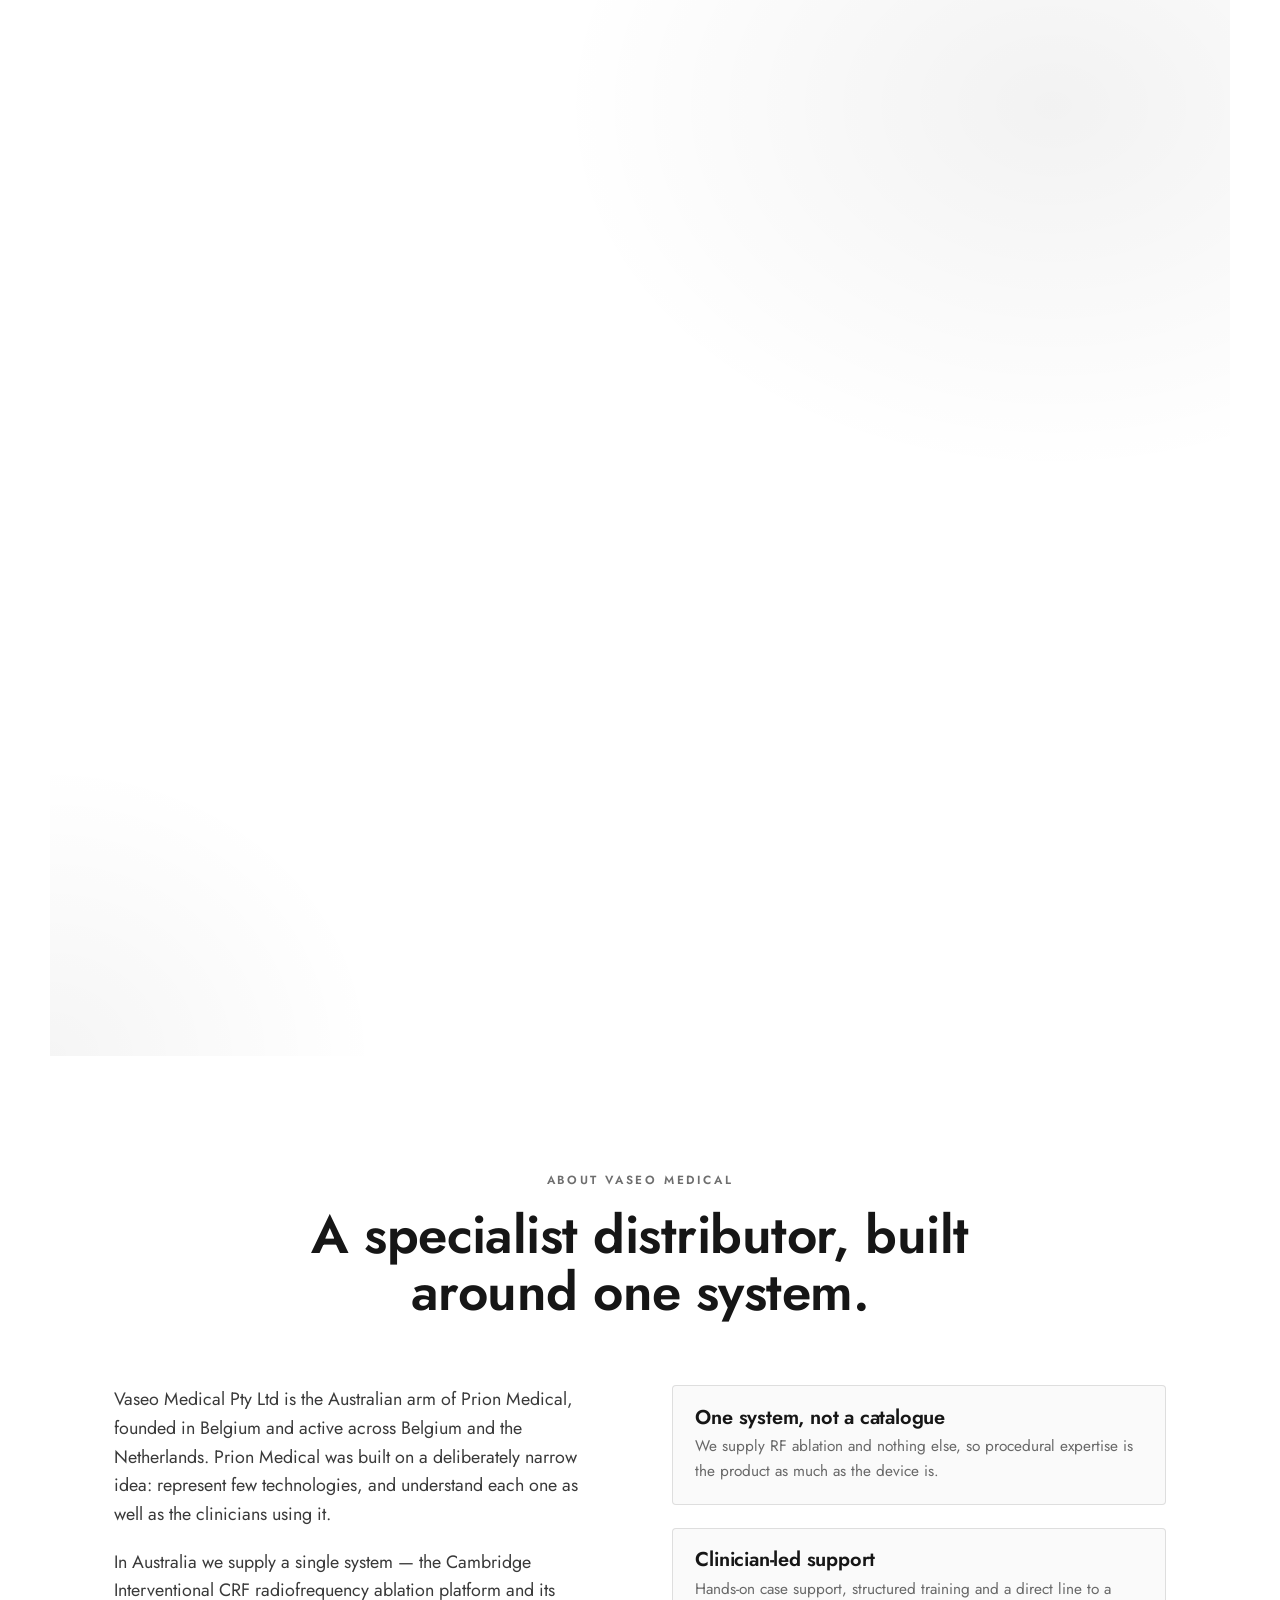
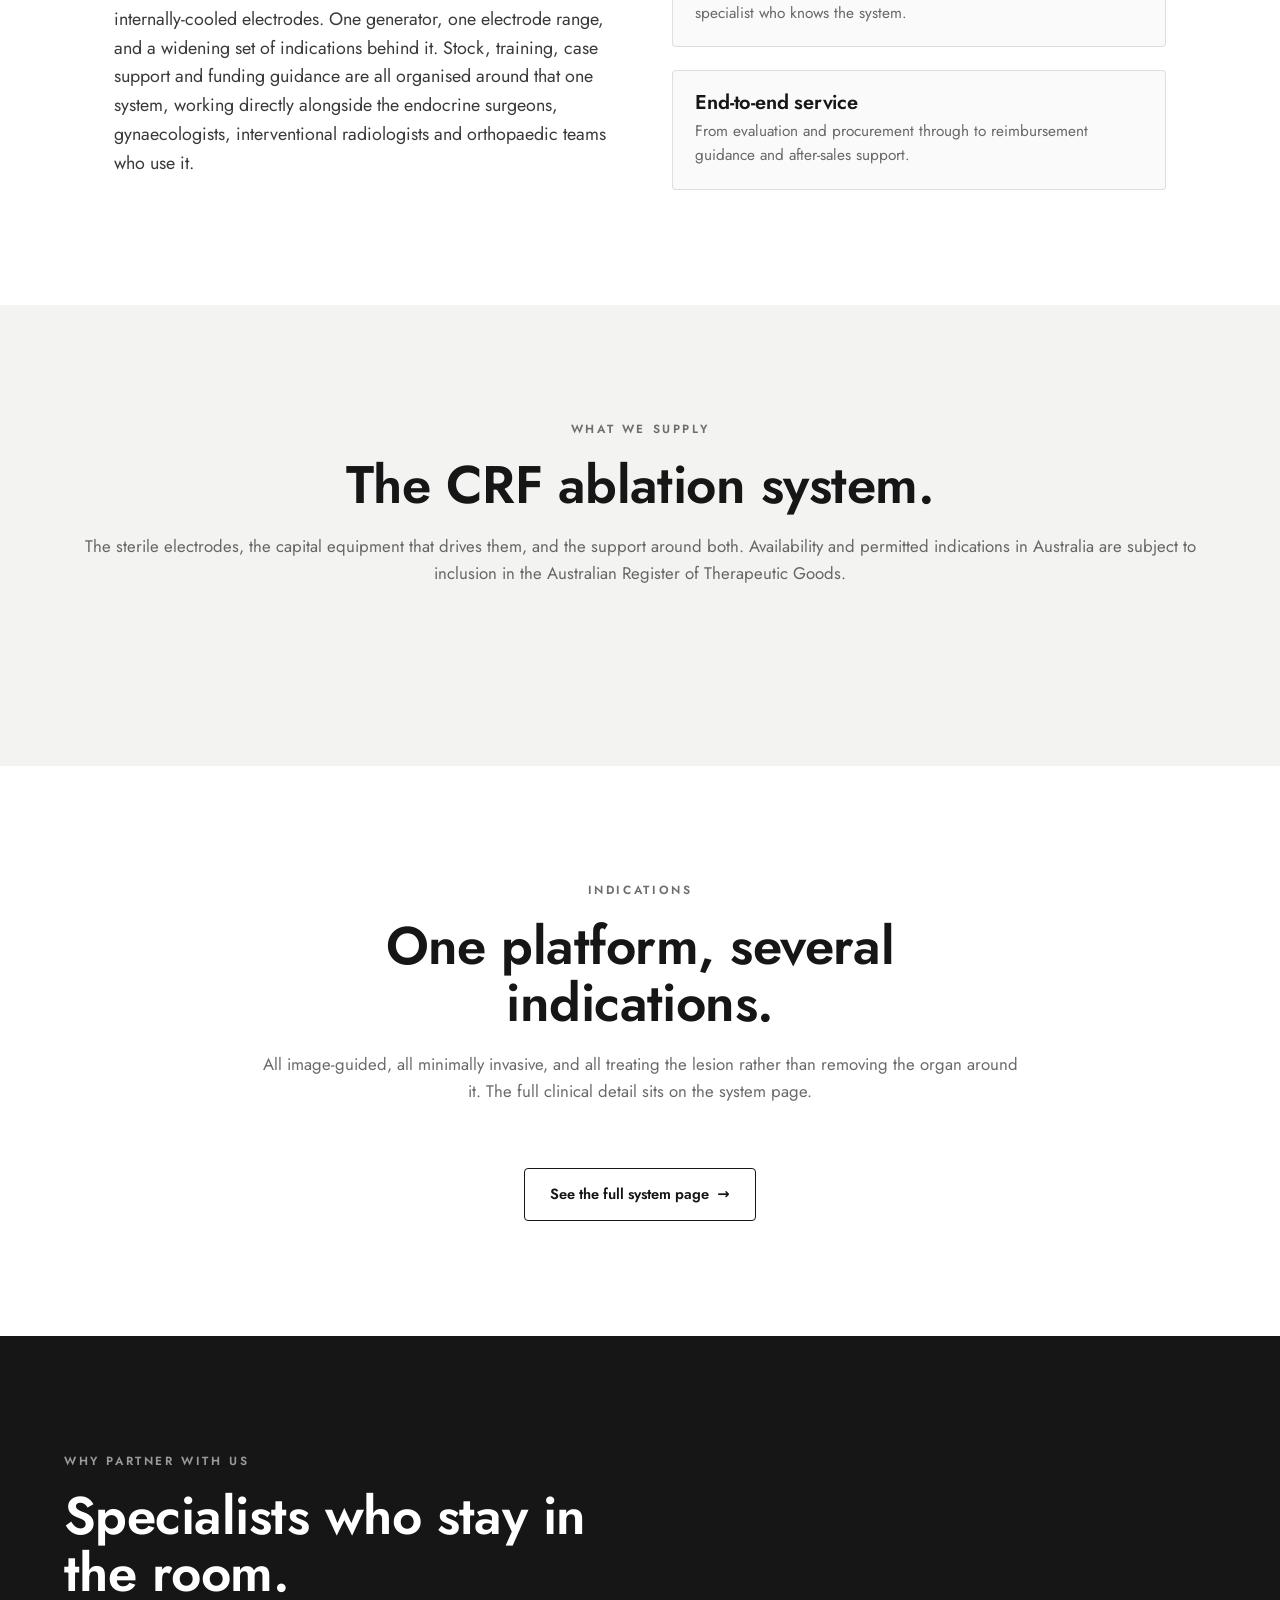
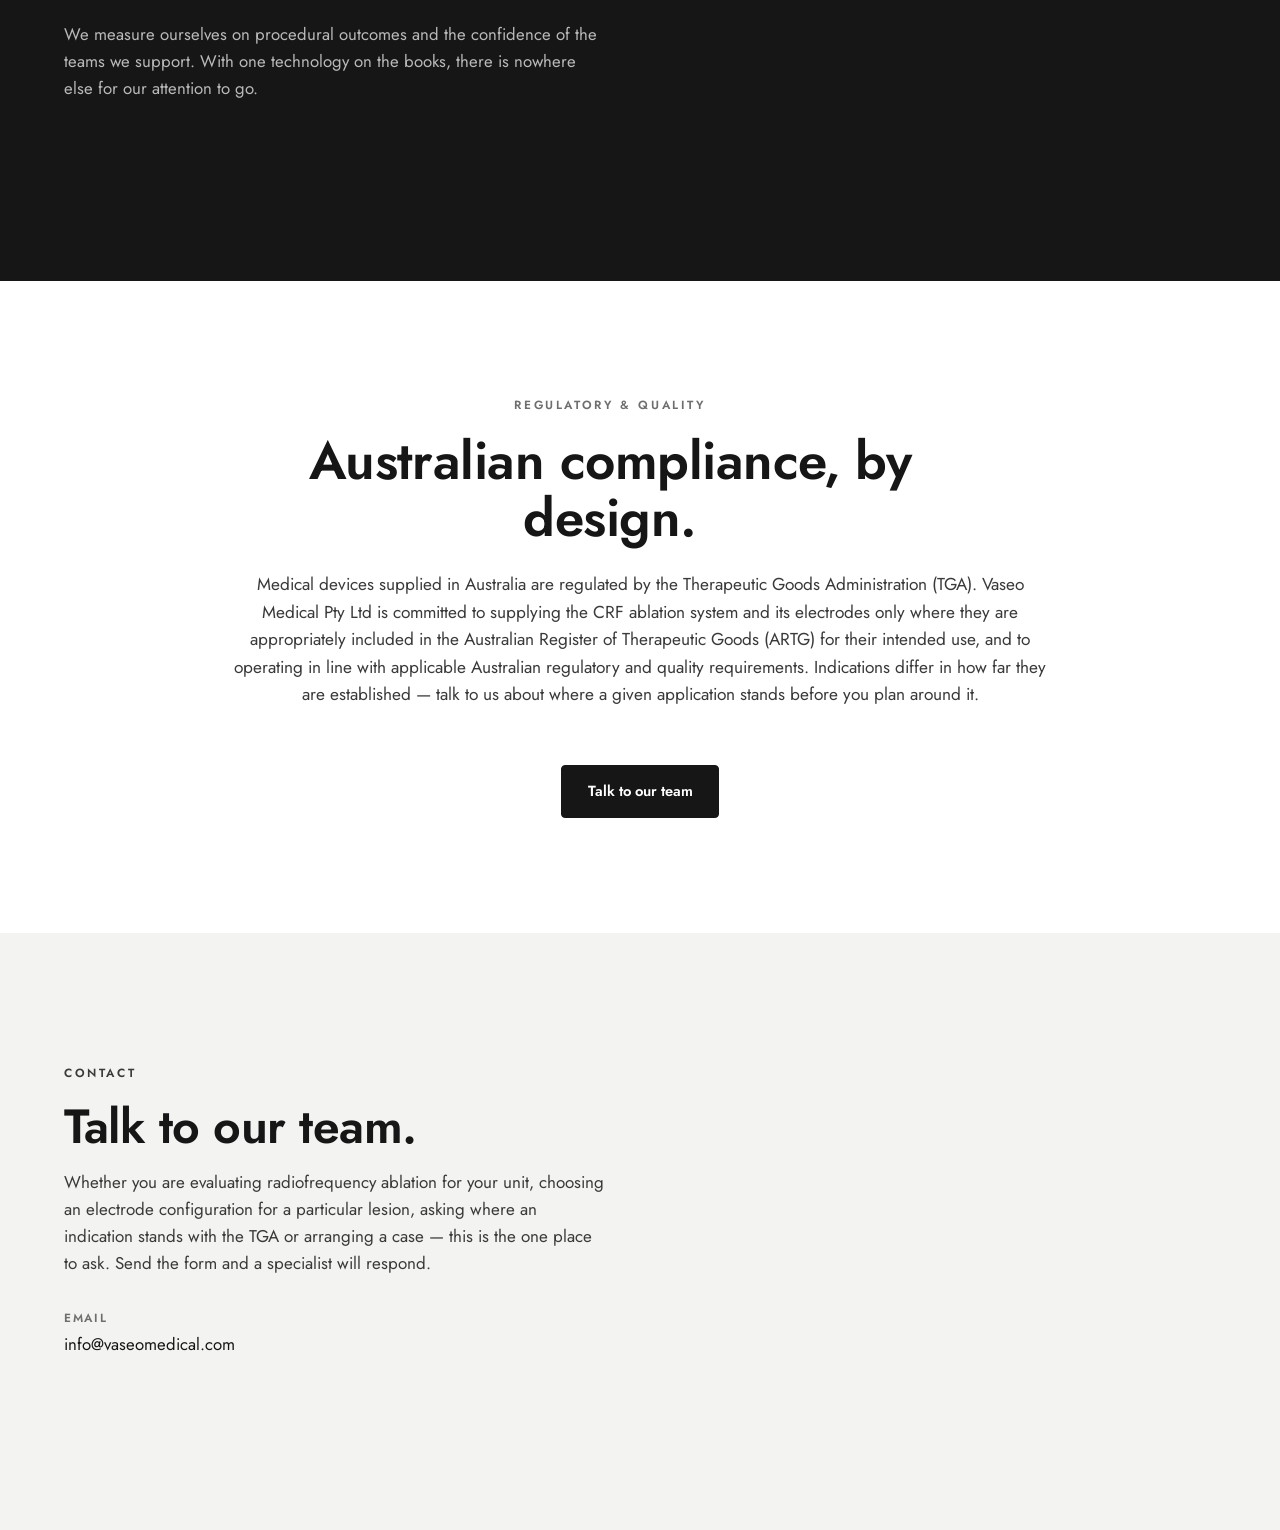
==== commit 7cdd466d: "Open the enquiry form in a dialog, and list Contact in the menu - <contact-form> renders a black "Se" ====
--- a/index.html
+++ b/index.html
@@ -192,10 +192,10 @@
       <gold-coast-map></gold-coast-map>
     </div>
 
-    <!-- The single enquiry form for the whole site, sitting under the map.
-         Everything that used to open its own modal now arrives here. -->
-    <div class="contact__formwrap">
-      <!-- form + validation handled by the component -->
+    <!-- The site's single enquiry form: one black button under the map that
+         opens the form in a dialog. Every other call to action points here. -->
+    <div class="section__cta">
+      <!-- trigger, dialog, form and validation handled by the component -->
       <contact-form></contact-form>
     </div>
   </section>
--- a/styles.css
+++ b/styles.css
@@ -383,11 +383,31 @@
   100% { transform: scale(1.9); opacity: 0; }
 }
 
-.contact__formwrap {
-  max-width: 680px; margin: clamp(2.5rem, 5vw, 4rem) auto 0;
-  background: var(--card); border: 1px solid var(--line); border-radius: 10px;
-  padding: clamp(1.5rem, 3vw, 2.4rem);
-}
+/* ---------- enquiry dialog (contact-form) ---------- */
+.enquiry__overlay {
+  position: fixed; inset: 0; z-index: 100;
+  display: flex; align-items: center; justify-content: center;
+  padding: 1.5rem; background: rgba(22, 22, 22, .55);
+  backdrop-filter: blur(3px);
+}
+.enquiry__overlay[hidden] { display: none; }
+.enquiry__dialog {
+  position: relative; width: 100%; max-width: 540px;
+  max-height: 90vh; overflow-y: auto;
+  background: var(--card); border: 1px solid var(--line); border-radius: 12px;
+  padding: clamp(1.6rem, 4vw, 2.6rem); text-align: left;
+  box-shadow: 0 24px 60px rgba(22, 22, 22, .25);
+}
+.enquiry__dialog h3 { font-size: clamp(1.4rem, 3vw, 1.9rem); margin: .3rem 0 .6rem; }
+.enquiry__intro { color: var(--ink-soft); font-size: 1rem; margin-bottom: 1.6rem; }
+.enquiry__close {
+  position: absolute; top: .8rem; right: .8rem;
+  width: 2.2rem; height: 2.2rem; display: flex; align-items: center; justify-content: center;
+  font-size: 1.6rem; line-height: 1; color: var(--ink-soft);
+  background: transparent; border: none; border-radius: var(--radius); cursor: pointer;
+  transition: background .2s ease, color .2s ease;
+}
+.enquiry__close:hover { background: var(--paper-2); color: var(--ink); }
 .field { margin-bottom: 1.1rem; }
 .field label { display: block; font-size: .82rem; font-weight: 600; margin-bottom: .4rem; color: var(--ink-soft); }
 .field__optional { font-weight: 400; color: var(--muted); }
@@ -560,7 +580,7 @@
   }
   .nav__links.open a::after { display: none; }
   .nav__links.open a:last-child { border-bottom: none; }
-  .nav__links.open .nav__contact-mobile { display: block; font-weight: 600; }
+  .nav__links.open .nav__contact-mobile { display: block; }
 
   /* Larger tap targets for footer links */
   .footer__cols a { padding: .55rem 0; }
